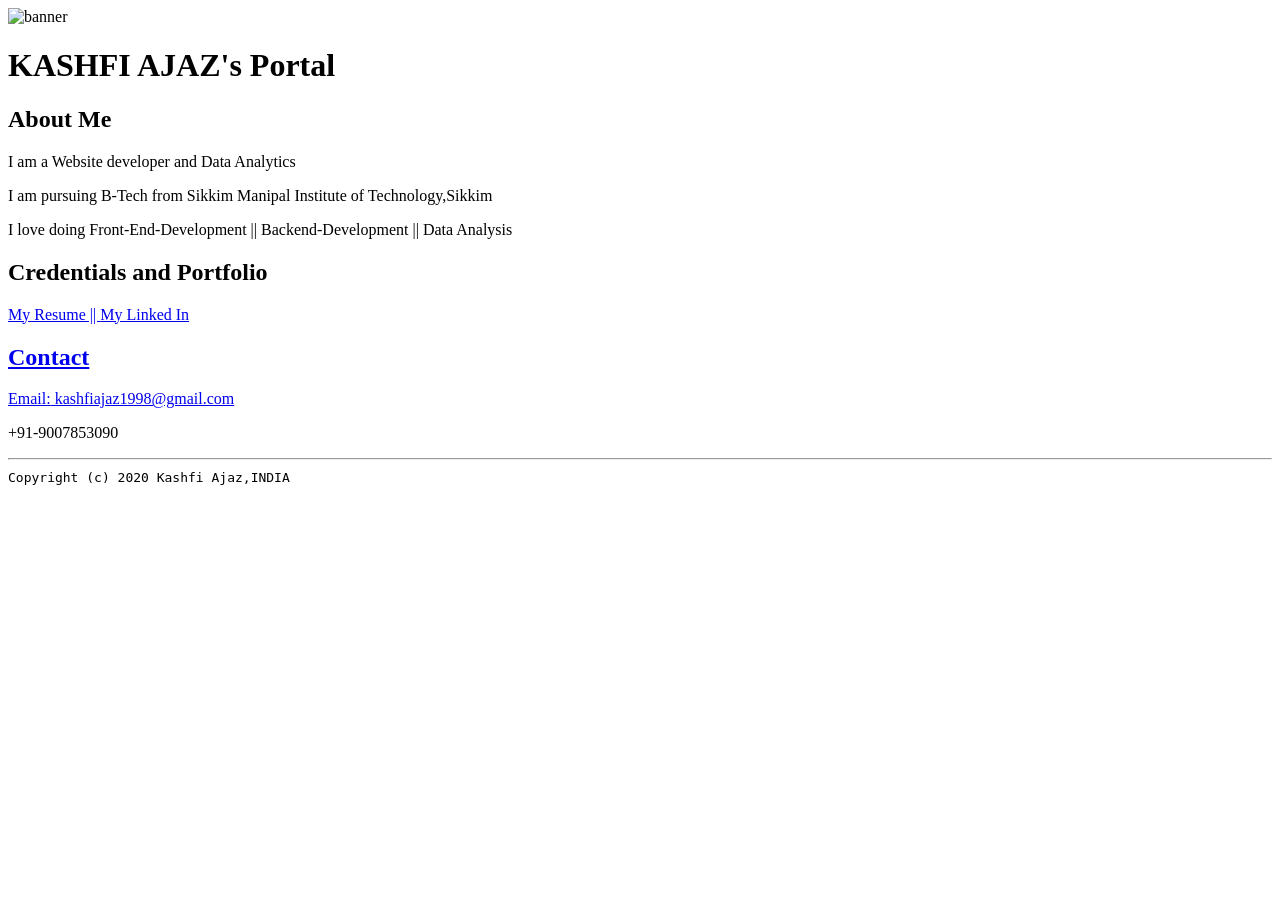
==== index.html @ ec80d7d0 "Add files via upload" ====
<!doctype html>

<!-- this is a comment for human! -->

<html lang="en">

  <header>
    <title>KASHFI AJAZ's Portal</title>
    <link rel="stylesheet" href="css/master.css">
    <link rel="FaviconIcon" href="favicon.ico" type="image/x-icon">
    <link rel="shortcut" href="favicon.ico" type="image/x-icon">
    <meta name="viewport" content="width-device-width, initial-scale=1, shrink-to-fit=no">
    <meta name="name" content="Kashfi Ajaz's Portal">
    <meta name="robots" content="noindex,nofollow">

  </header>

  <body>
    <img src="images/banner.jpg"width="75%" alt="banner">
    <h1> KASHFI AJAZ's Portal</h1>
    <h2>About Me</h2>
      <p>I am a Website developer and Data Analytics</p>
      <p>I am pursuing B-Tech from Sikkim Manipal Institute of Technology,Sikkim</p>
      <p>I love doing Front-End-Development || Backend-Development || Data Analysis</p>
    <h2>  Credentials and Portfolio</h2>
    <p><a href="resume.html"</a> My Resume || <a href="www.linkedin.com/in/kashfi-ajaz-a10560160/"</a> My Linked In</p>
    <h2>Contact</h2>

<p>Email:<a href="mailto:kashfiajaz1998@gmail.com"> kashfiajaz1998@gmail.com</a></p>
<p>+91-9007853090</p>
  </body>

  <footer>
<hr>
<code>Copyright (c) 2020 Kashfi Ajaz,INDIA</code>
  </footer>

</html>
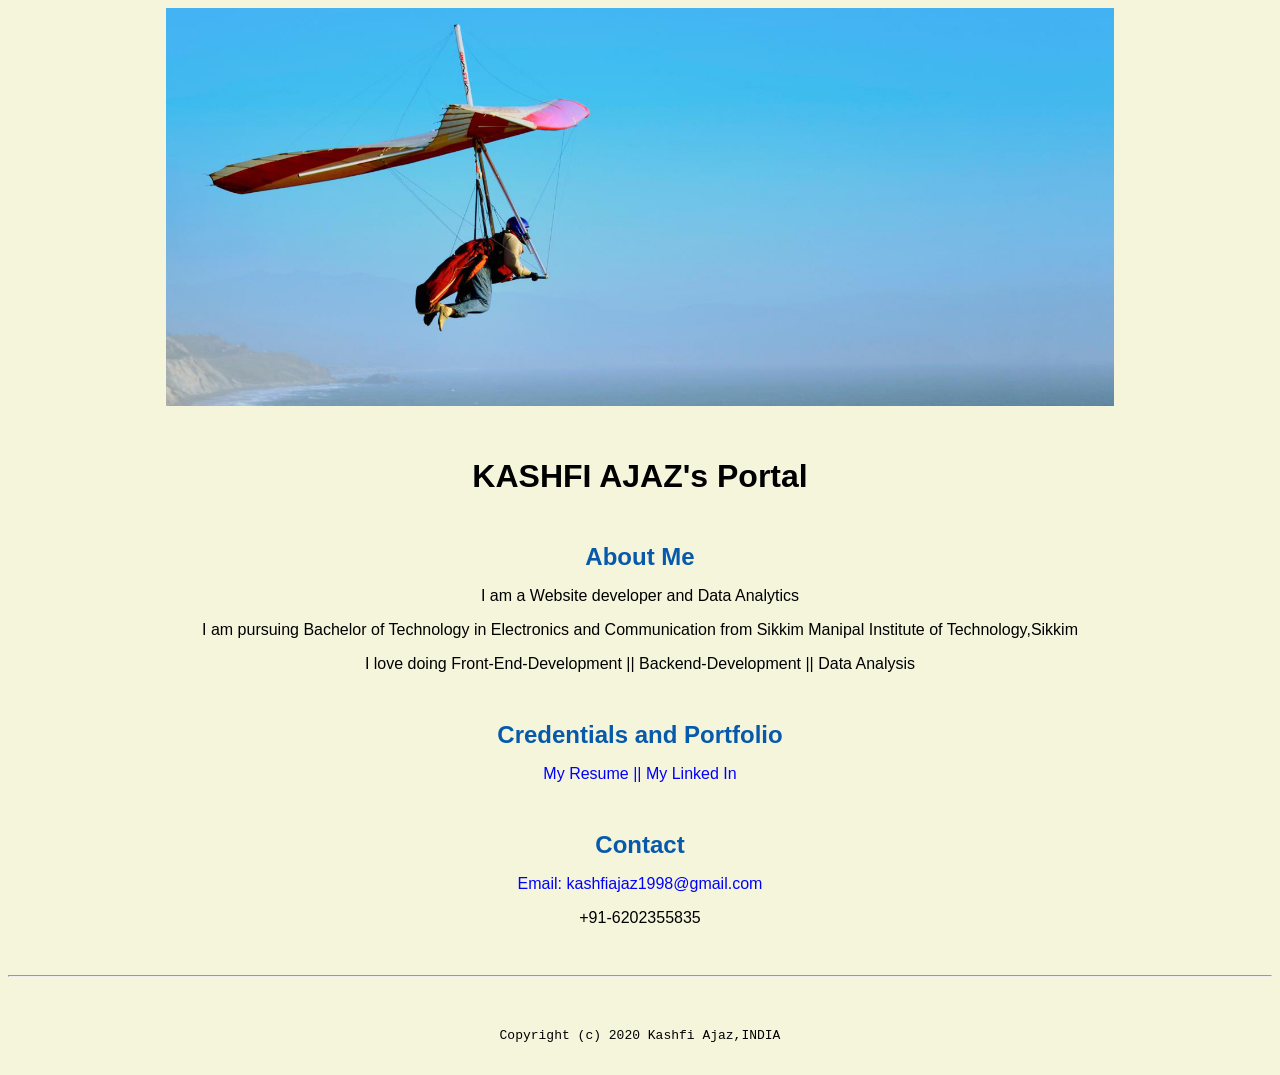
==== commit 0ea93789: "Few changes like linked in id added." ====
--- a/index.html
+++ b/index.html
@@ -20,14 +20,14 @@
     <h1> KASHFI AJAZ's Portal</h1>
     <h2>About Me</h2>
       <p>I am a Website developer and Data Analytics</p>
-      <p>I am pursuing B-Tech from Sikkim Manipal Institute of Technology,Sikkim</p>
+      <p>I am pursuing Bachelor of Technology in Electronics and Communication from Sikkim Manipal Institute of Technology,Sikkim</p>
       <p>I love doing Front-End-Development || Backend-Development || Data Analysis</p>
     <h2>  Credentials and Portfolio</h2>
-    <p><a href="resume.html"</a> My Resume || <a href="www.linkedin.com/in/kashfi-ajaz-a10560160/"</a> My Linked In</p>
+    <p><a href="resume.html"</a> My Resume || <a href="www.linkedin.com/in/kashfi-ajaz-a10560160"</a> My Linked In</p>
     <h2>Contact</h2>
 
 <p>Email:<a href="mailto:kashfiajaz1998@gmail.com"> kashfiajaz1998@gmail.com</a></p>
-<p>+91-9007853090</p>
+<p>+91-6202355835</p>
   </body>
 
   <footer>
--- a/css/master.css
+++ b/css/master.css
@@ -0,0 +1,66 @@
+/* Cascading stylesheet for the website */
+
+/* Text inside these asterisks and slashes are comments for human */
+
+  a {
+    color: blue;
+    
+    text-decoration: none;
+  }
+
+  a:hover {
+    color: red;
+    
+    text-decoration: none;
+  }
+
+  body {
+    background-color: beige;
+    color:black;
+    font-family: Arial, Helvetica, sans-serif;
+    text-align: center;
+
+   }
+
+  footer {
+    margin-top: 2rem;
+    margin-bottom: 2rem;
+  }
+
+  h1 {
+    margin-bottom: 0.5rem;
+    margin-top: 3rem;
+   }
+
+  h2 {
+    color: #075AAB;
+    margin-top: 3rem;
+    margin-bottom: 0.5rem;
+    
+   }
+
+  h3 {
+    margin-bottom: 0;
+    margin-top: 2rem;
+  }
+
+  h4 {
+    margin-bottom: 1rem;
+    margin-top: 0.5rem;
+  }
+
+  h5 {
+    margin-top: 0.5rem;
+  }
+
+  hr {
+    margin-bottom: 3rem;
+    margin-top: 3rem;
+  }
+
+  
+  ul {
+    display: table;
+    margin: 0 auto;
+    text-align: left;
+  }
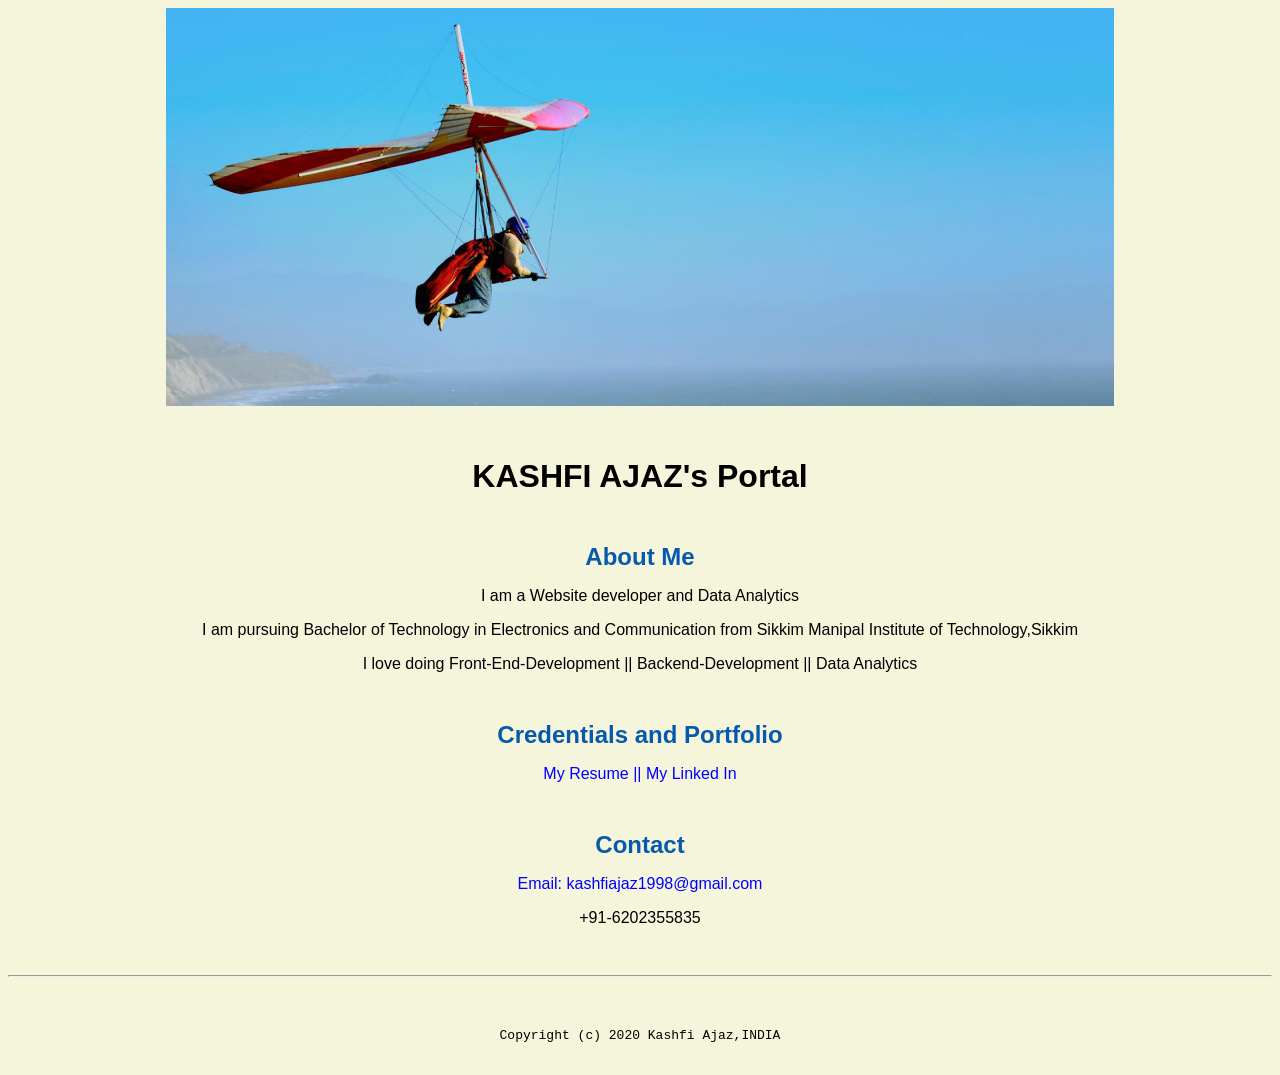
==== commit c4b1d9ed: "Update index.html" ====
--- a/index.html
+++ b/index.html
@@ -21,7 +21,7 @@
     <h2>About Me</h2>
       <p>I am a Website developer and Data Analytics</p>
       <p>I am pursuing Bachelor of Technology in Electronics and Communication from Sikkim Manipal Institute of Technology,Sikkim</p>
-      <p>I love doing Front-End-Development || Backend-Development || Data Analysis</p>
+      <p>I love doing Front-End-Development || Backend-Development || Data Analytics</p>
     <h2>  Credentials and Portfolio</h2>
     <p><a href="resume.html"</a> My Resume || <a href="www.linkedin.com/in/kashfi-ajaz-a10560160"</a> My Linked In</p>
     <h2>Contact</h2>
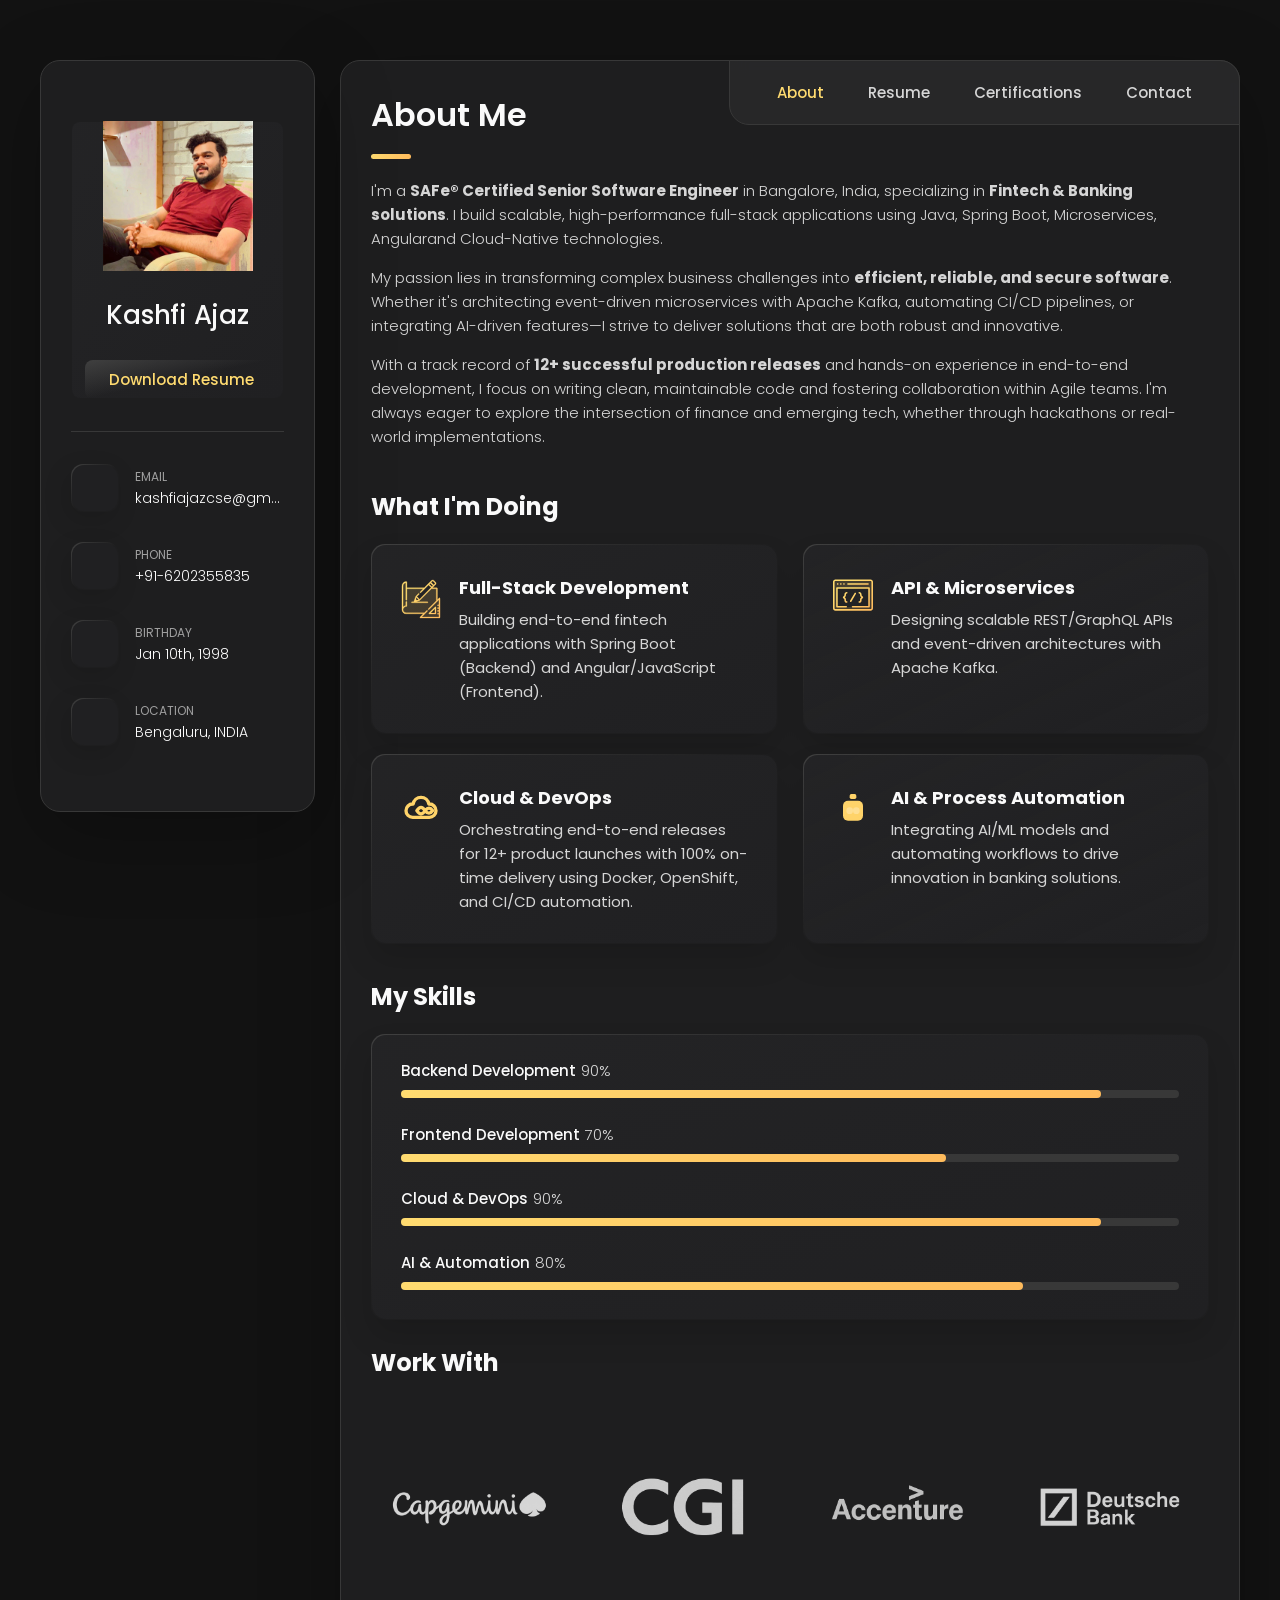
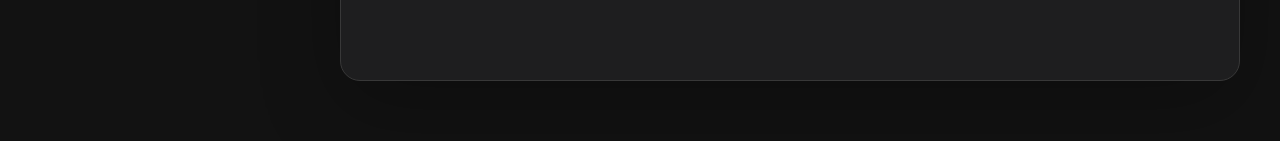
==== commit 9f8ab0a9: "My Protfolio Website" ====
--- a/index.html
+++ b/index.html
@@ -1,38 +1,1523 @@
-<!doctype html>
-
-<!-- this is a comment for human! -->
-
+<!DOCTYPE html>
 <html lang="en">
-
-  <header>
-    <title>KASHFI AJAZ's Portal</title>
-    <link rel="stylesheet" href="css/master.css">
-    <link rel="FaviconIcon" href="favicon.ico" type="image/x-icon">
-    <link rel="shortcut" href="favicon.ico" type="image/x-icon">
-    <meta name="viewport" content="width-device-width, initial-scale=1, shrink-to-fit=no">
-    <meta name="name" content="Kashfi Ajaz's Portal">
-    <meta name="robots" content="noindex,nofollow">
-
-  </header>
+  <head>
+    <meta charset="UTF-8" />
+    <meta http-equiv="X-UA-Compatible" content="IE=edge" />
+    <meta name="viewport" content="width=device-width, initial-scale=1.0" />
+    <title>Kashfi's Portfolio</title>
+
+    <!--
+    - favicon
+  -->
+    <link
+      rel="shortcut icon"
+      href="./assets/images/logo.ico"
+      type="image/x-icon"
+    />
+
+    <!--
+    - custom css link
+  -->
+    <link rel="stylesheet" href="./assets/css/style.css" />
+
+    <!--
+    - google font link
+  -->
+    <link rel="preconnect" href="https://fonts.googleapis.com" />
+    <link rel="preconnect" href="https://fonts.gstatic.com" crossorigin />
+    <link
+      href="https://fonts.googleapis.com/css2?family=Poppins:wght@300;400;500;600&display=swap"
+      rel="stylesheet"
+    />
+  </head>
 
   <body>
-    <img src="images/banner.jpg"width="75%" alt="banner">
-    <h1> KASHFI AJAZ's Portal</h1>
-    <h2>About Me</h2>
-      <p>I am a Website developer and Data Analytics</p>
-      <p>I am pursuing Bachelor of Technology in Electronics and Communication from Sikkim Manipal Institute of Technology,Sikkim</p>
-      <p>I love doing Front-End-Development || Backend-Development || Data Analytics</p>
-    <h2>  Credentials and Portfolio</h2>
-    <p><a href="resume.html"</a> My Resume || <a href="www.linkedin.com/in/kashfi-ajaz-a10560160"</a> My Linked In</p>
-    <h2>Contact</h2>
-
-<p>Email:<a href="mailto:kashfiajaz1998@gmail.com"> kashfiajaz1998@gmail.com</a></p>
-<p>+91-6202355835</p>
+    <!--
+    - #MAIN
+  -->
+
+    <main>
+      <!--
+      - #SIDEBAR
+    -->
+
+      <aside class="sidebar" data-sidebar>
+        <div class="sidebar-info">
+          <figure class="avatar-box">
+            <img
+              src="./assets/images/my-avatar.png"
+              alt="Kashfi Ajaz"
+              width="80"
+            />
+          </figure>
+
+          <div class="info-content">
+            <h1 class="name" title="Kashfi Ajaz">Kashfi Ajaz</h1>
+
+            <a
+              href="./assets/Kashfi_Ajaz_Resume.pdf"
+              download="Kashfi_Ajaz_Resume.pdf"
+              target="_blank"
+              rel="noopener noreferrer"
+              class="resume-btn"
+            >
+              <ion-icon name="download-outline"></ion-icon>
+              <span>Download Resume</span>
+            </a>
+          </div>
+
+          <button class="info_more-btn" data-sidebar-btn>
+            <span>Show Contacts</span>
+
+            <ion-icon name="chevron-down"></ion-icon>
+          </button>
+        </div>
+
+        <div class="sidebar-info_more">
+          <div class="separator"></div>
+
+          <ul class="contacts-list">
+            <li class="contact-item">
+              <div class="icon-box">
+                <ion-icon name="mail-outline"></ion-icon>
+              </div>
+
+              <div class="contact-info">
+                <p class="contact-title">Email</p>
+
+                <a href="mailto:kashfiajazcse@gmail.com" class="contact-link"
+                  >kashfiajazcse@gmail.com</a
+                >
+              </div>
+            </li>
+
+            <li class="contact-item">
+              <div class="icon-box">
+                <ion-icon name="phone-portrait-outline"></ion-icon>
+              </div>
+
+              <div class="contact-info">
+                <p class="contact-title">Phone</p>
+
+                <a href="tel:+12133522795" class="contact-link"
+                  >+91-6202355835</a
+                >
+              </div>
+            </li>
+
+            <li class="contact-item">
+              <div class="icon-box">
+                <ion-icon name="calendar-outline"></ion-icon>
+              </div>
+
+              <div class="contact-info">
+                <p class="contact-title">Birthday</p>
+
+                <time datetime="1982-06-23">Jan 10th, 1998</time>
+              </div>
+            </li>
+
+            <li class="contact-item">
+              <div class="icon-box">
+                <ion-icon name="location-outline"></ion-icon>
+              </div>
+
+              <div class="contact-info">
+                <p class="contact-title">Location</p>
+
+                <address>Bengaluru, INDIA</address>
+              </div>
+            </li>
+          </ul>
+
+          <div class="separator"></div>
+
+          <ul class="social-list">
+            <li class="social-item">
+              <a
+                href="https://www.linkedin.com/in/kashfi-ajaz"
+                class="social-link"
+                target="_blank"
+              >
+                <ion-icon name="logo-linkedin"></ion-icon>
+              </a>
+            </li>
+
+            <li class="social-item">
+              <a
+                href="https://github.com/Kashfi-Ajaz"
+                class="social-link"
+                target="_blank"
+              >
+                <ion-icon name="logo-github"></ion-icon>
+              </a>
+            </li>
+
+            <li class="social-item">
+              <a
+                href="https://wa.me/916202355835"
+                class="social-link"
+                target="_blank"
+              >
+                <ion-icon name="logo-whatsapp"></ion-icon>
+              </a>
+            </li>
+          </ul>
+        </div>
+      </aside>
+
+      <!--
+      - #main-content
+    -->
+
+      <div class="main-content">
+        <!--
+        - #NAVBAR
+       -->
+
+        <nav class="navbar">
+          <ul class="navbar-list">
+            <li class="navbar-item">
+              <button class="navbar-link active" data-nav-link>About</button>
+            </li>
+
+            <li class="navbar-item">
+              <button class="navbar-link" data-nav-link>Resume</button>
+            </li>
+
+            <li class="navbar-item">
+              <button class="navbar-link" data-nav-link>Certifications</button>
+            </li>
+
+            <li class="navbar-item">
+              <button class="navbar-link" data-nav-link>Contact</button>
+            </li>
+          </ul>
+        </nav>
+
+        <!--
+        - #ABOUT
+       -->
+
+        <article class="about active" data-page="about">
+          <header>
+            <h2 class="h2 article-title">About me</h2>
+          </header>
+
+          <section class="about-text">
+            <p>
+              I'm a <strong>SAFe® Certified Senior Software Engineer</strong> in
+              Bangalore, India, specializing in
+              <strong>Fintech & Banking solutions</strong>. I build scalable,
+              high-performance full-stack applications using Java, Spring Boot,
+              Microservices, Angularand Cloud-Native technologies.
+            </p>
+
+            <p>
+              My passion lies in transforming complex business challenges into
+              <strong>efficient, reliable, and secure software</strong>. Whether
+              it's architecting event-driven microservices with Apache Kafka,
+              automating CI/CD pipelines, or integrating AI-driven features—I
+              strive to deliver solutions that are both robust and innovative.
+            </p>
+
+            <p>
+              With a track record of
+              <strong>12+ successful production releases</strong> and hands-on
+              experience in end-to-end development, I focus on writing clean,
+              maintainable code and fostering collaboration within Agile teams.
+              I'm always eager to explore the intersection of finance and
+              emerging tech, whether through hackathons or real-world
+              implementations.
+            </p>
+          </section>
+
+          <!--
+          - service
+         -->
+
+          <section class="service">
+            <h3 class="h3 service-title">What i'm doing</h3>
+
+            <ul class="service-list">
+              <li class="service-item">
+                <div class="service-icon-box">
+                  <img
+                    src="./assets/images/icon-design.svg
+                "
+                    alt="design icon"
+                    width="40"
+                  />
+                </div>
+
+                <div class="service-content-box">
+                  <h4 class="h4 service-item-title">Full-Stack Development</h4>
+
+                  <p class="service-item-text">
+                    Building end-to-end fintech applications with Spring Boot
+                    (Backend) and Angular/JavaScript (Frontend).
+                  </p>
+                </div>
+              </li>
+
+              <li class="service-item">
+                <div class="service-icon-box">
+                  <img
+                    src="./assets/images/icon-dev.svg"
+                    alt="Web development icon"
+                    width="40"
+                  />
+                </div>
+
+                <div class="service-content-box">
+                  <h4 class="h4 service-item-title">API & Microservices</h4>
+
+                  <p class="service-item-text">
+                    Designing scalable REST/GraphQL APIs and event-driven
+                    architectures with Apache Kafka.
+                  </p>
+                </div>
+              </li>
+
+              <li class="service-item">
+                <div class="service-icon-box">
+                  <img
+                    src="./assets/images/icon-devops.svg"
+                    alt="devops icon"
+                    width="40"
+                  />
+                </div>
+
+                <div class="service-content-box">
+                  <h4 class="h4 service-item-title">Cloud & DevOps</h4>
+
+                  <p class="service-item-text">
+                    Orchestrating end-to-end releases for 12+ product launches
+                    with 100% on-time delivery using Docker, OpenShift, and
+                    CI/CD automation.
+                  </p>
+                </div>
+              </li>
+
+              <li class="service-item">
+                <div class="service-icon-box">
+                  <img
+                    src="./assets/images/icon-ai.svg"
+                    alt="ai icon"
+                    width="40"
+                  />
+                </div>
+
+                <div class="service-content-box">
+                  <h4 class="h4 service-item-title">AI & Process Automation</h4>
+
+                  <p class="service-item-text">
+                    Integrating AI/ML models and automating workflows to drive
+                    innovation in banking solutions.
+                  </p>
+                </div>
+              </li>
+            </ul>
+          </section>
+
+          <!--
+          - testimonials removed
+          -->
+
+          <section class="testimonials"></section>
+
+          <!--
+          - testimonials modal
+          -->
+
+          <div class="modal-container" data-modal-container>
+            <div class="overlay" data-overlay></div>
+
+            <section class="testimonials-modal">
+              <button class="modal-close-btn" data-modal-close-btn>
+                <ion-icon name="close-outline"></ion-icon>
+              </button>
+
+              <div class="modal-img-wrapper">
+                <figure class="modal-avatar-box">
+                  <img
+                    src="./assets/images/avatar-1.png"
+                    alt="Daniel lewis"
+                    width="80"
+                    data-modal-img
+                  />
+                </figure>
+
+                <img src="./assets/images/icon-quote.svg" alt="quote icon" />
+              </div>
+
+              <div class="modal-content">
+                <h4 class="h3 modal-title" data-modal-title>Daniel lewis</h4>
+
+                <time datetime="2021-06-14">14 June, 2021</time>
+
+                <div data-modal-text>
+                  <p>
+                    Richard was hired to create a corporate identity. We were
+                    very pleased with the work done. She has a lot of experience
+                    and is very concerned about the needs of client. Lorem ipsum
+                    dolor sit amet, ullamcous cididt consectetur adipiscing
+                    elit, seds do et eiusmod tempor incididunt ut laborels
+                    dolore magnarels alia.
+                  </p>
+                </div>
+              </div>
+            </section>
+          </div>
+
+          <section class="skill">
+            <h3 class="h3 skills-title">My skills</h3>
+
+            <ul class="skills-list content-card">
+              <li class="skills-item">
+                <div class="title-wrapper">
+                  <h5 class="h5">Backend Development</h5>
+                  <data value="90">90%</data>
+                </div>
+
+                <div class="skill-progress-bg">
+                  <div class="skill-progress-fill" style="width: 90%"></div>
+                </div>
+              </li>
+
+              <!--
+                 - SKILLS 
+                 -->
+
+              <li class="skills-item">
+                <div class="title-wrapper">
+                  <h5 class="h5">Frontend Development</h5>
+                  <data value="70">70%</data>
+                </div>
+
+                <div class="skill-progress-bg">
+                  <div class="skill-progress-fill" style="width: 70%"></div>
+                </div>
+              </li>
+
+              <li class="skills-item">
+                <div class="title-wrapper">
+                  <h5 class="h5">Cloud & DevOps</h5>
+                  <data value="90">90%</data>
+                </div>
+
+                <div class="skill-progress-bg">
+                  <div class="skill-progress-fill" style="width: 90%"></div>
+                </div>
+              </li>
+
+              <li class="skills-item">
+                <div class="title-wrapper">
+                  <h5 class="h5">AI & Automation</h5>
+                  <data value="80">80%</data>
+                </div>
+
+                <div class="skill-progress-bg">
+                  <div class="skill-progress-fill" style="width: 80%"></div>
+                </div>
+              </li>
+            </ul>
+
+            <br />
+          </section>
+
+          <!--
+          - clients
+        -->
+
+          <section class="clients">
+            <h3 class="h3 clients-title">Work with</h3>
+
+            <ul class="clients-list has-scrollbar">
+              <li class="clients-item">
+                <a href="#">
+                  <img
+                    src="./assets/images/logo-capgemini-color.png"
+                    alt="client logo"
+                  />
+                </a>
+              </li>
+
+              <li class="clients-item">
+                <a href="#">
+                  <img
+                    src="./assets/images/logo-cgi-color.png"
+                    alt="client logo"
+                  />
+                </a>
+              </li>
+
+              <li class="clients-item">
+                <a href="#">
+                  <img
+                    src="./assets/images/logo-accenture-color.png"
+                    alt="client logo"
+                  />
+                </a>
+              </li>
+
+              <li class="clients-item">
+                <a href="#">
+                  <img
+                    src="./assets/images/logo-deutchbank-logo.png"
+                    alt="client logo"
+                  />
+                </a>
+              </li>
+            </ul>
+          </section>
+        </article>
+
+        <!--
+        - #RESUME
+      -->
+
+        <article class="resume" data-page="resume">
+          <header>
+            <h2 class="h2 article-title">Resume</h2>
+          </header>
+
+          <section class="timeline">
+            <div class="title-wrapper">
+              <div class="icon-box">
+                <ion-icon name="book-outline"></ion-icon>
+              </div>
+
+              <h3 class="h3">Experience</h3>
+            </div>
+
+            <ol class="timeline-list">
+              <li class="timeline-item">
+                <h4 class="h4 timeline-item-title">Accenture/Deutsche Bank</h4>
+
+                <span>Senior Software Engineer ~ (2024 Feb — Present) </span>
+
+                <p class="timeline-text">
+                  • Orchestrated end-to-end release management for 12+ product
+                  launches, achieving 100% on-time delivery by defining branch
+                  strategy, environment planning, and production deployment,
+                  while establishing standardized governance that reduced
+                  post-release defects.<br /><br />
+                  • Designed, developed, and deployed scalable microservices for
+                  Deutsche Bank using Java, Spring Boot, and Node.js,
+                  containerized with Docker and deployed on OpenShift, enhancing
+                  functionality for customer-facing and internal
+                  applications.<br /><br />
+                  • Engineered event-driven architecture by integrating Apache
+                  Kafka for seamless inter-service communication and developed a
+                  document-generation microservice that automated PDF creation
+                  and email delivery, streamlining customer onboarding and
+                  reducing manual processing.<br /><br />
+                  • Drove full-stack feature development by building robust
+                  backend services with Spring Boot and contributing to
+                  Angular-based frontend components, ensuring seamless
+                  integration and a cohesive user experience.<br /><br />
+                  • Championed software quality and automation by integrating
+                  SonarQube, JUnit, Jest, and Jasmine into the CI/CD pipeline,
+                  and automated key business processes with Playwright, reducing
+                  manual testing efforts by 95%.<br /><br />
+                  • Spearheaded innovation by developing a generative AI banking
+                  chatbot during a Deutsche Bank hackathon using Python and
+                  LLMs, ranking among the top 8 teams out of 150.<br /><br />
+                  • Collaborated in an agile environment, working with
+                  cross-functional teams, participating in sprint planning, and
+                  delivering enhancements in iterative cycles.
+                </p>
+              </li>
+
+              <li class="timeline-item">
+                <h4 class="h4 timeline-item-title">
+                  CGI - Consultants to Government and Industry
+                </h4>
+
+                <span>Software Engineer ~ (2022 Dec — 2024 Jan)</span>
+
+                <p class="timeline-text">
+                  • Worked on the CGI Trade360 project, a comprehensive global
+                  trade finance platform that enables banks to manage
+                  traditional trade, payables, receivables, and cash management
+                  services.<br /><br />
+
+                  • Played a key role in the development and implementation of
+                  Trade Finance modules such as Instrument, Activity, Work Item,
+                  Trade Form, etc., using Java 8, Spring Boot, JPA, Hibernate,
+                  JUnit, MySQL, HTML, CSS, and JavaScript.<br /><br />
+
+                  • Enhanced the Trade Finance product by implementing new
+                  features including immediate event creation, IPY activity
+                  creation, and other workflow improvements through RESTful APIs
+                  built with Spring Web MVC, ensuring seamless integration
+                  between frontend and backend systems.<br /><br />
+
+                  • Successfully resolved complex codebase issues by applying
+                  effective debugging techniques and contributed to clearing
+                  multiple JIRA tickets, improving system stability and
+                  performance.<br /><br />
+
+                  • Created unit tests to maintain robust code quality and
+                  adhere to industry best practices, collaborating with fellow
+                  developers to ensure high-quality, compliant, and maintainable
+                  shared code.
+                </p>
+              </li>
+
+              <li class="timeline-item">
+                <h4 class="h4 timeline-item-title">Capgemini</h4>
+
+                <span>Software Engineer ~ (2021 July — 2022 Dec)</span>
+
+                <p class="timeline-text">
+                  • Learned and implemented Spring Boot, Spring MVC, RESTful
+                  APIs, and related backend development technologies.<br /><br />
+
+                  • Developed a complete blogging platform with full CRUD
+                  functionality, including role-based database design where
+                  bloggers can create, update, delete, and search posts using
+                  keywords.<br /><br />
+
+                  • Built advanced features such as multi-community
+                  participation, allowing a blogger to join multiple communities
+                  and publish multiple posts across different sections.<br /><br />
+
+                  • Implemented JWT-based authentication for secure user signup
+                  and login, ensuring protected access to APIs and enforcing
+                  proper authorization across all features.
+                </p>
+              </li>
+
+              <li class="timeline-item">
+                <h4 class="h4 timeline-item-title">AdroIt</h4>
+
+                <span>Software Engineer Intern ~ (2021 Jan — 2021 May)</span>
+
+                <p class="timeline-text">
+                  • Worked as part of the development team to build a Betting
+                  Web Application using NestJS, GraphQL, and MongoDB, focusing
+                  on scalable backend architecture.<br /><br />
+
+                  • Implemented GraphQL APIs using Resolver, Model, and Provider
+                  layers, integrating real-time sports data by fetching live
+                  information from the third-party API (sportsdata.io).<br /><br />
+
+                  • Contributed to building the prototype UI of the betting
+                  application using HTML, CSS, JavaScript, and Bootstrap-4,
+                  helping create an interactive and user-friendly frontend
+                  experience.
+                </p>
+              </li>
+            </ol>
+          </section>
+
+          <section class="timeline">
+            <div class="title-wrapper">
+              <div class="icon-box">
+                <ion-icon name="book-outline"></ion-icon>
+              </div>
+
+              <h3 class="h3">Education</h3>
+            </div>
+
+            <ol class="timeline-list">
+              <li class="timeline-item">
+                <h4 class="h4 timeline-item-title">
+                  Sikkim Manipal Institute of Technology
+                </h4>
+
+                <span
+                  >Bachelor of Technology in Engineering ~ (2017 May — 2021
+                  June)</span
+                >
+
+                <p class="timeline-text">
+                  • Completed Bachelor of Technology Engineering at Sikkim
+                  Manipal Institute of Technology, gaining a strong foundation
+                  in core CS subjects such as Data Structures, Algorithms, DBMS,
+                  Operating Systems, and Networks.<br /><br />
+
+                  • Completed multiple industry-oriented certifications in
+                  Python, Data Science, SQL, Machine Learning, and Web
+                  Development through Coursera, Udemy, NPTEL, and
+                  freeCodeCamp.<br /><br />
+
+                  • Gained valuable real-world experience through two
+                  internships during the program—developing a betting web
+                  application using NestJS, GraphQL, and MongoDB at AdroIT, and
+                  building a functional website with JavaScript, jQuery, and
+                  Google Apps Script at SDG Society (NGO).<br /><br />
+                </p>
+              </li>
+            </ol>
+          </section>
+
+          <section class="skill">
+            <h3 class="h3 skills-title">My Skills</h3>
+
+            <ul class="skills-list content-card skills-grid">
+              <!-- Backend -->
+              <li class="skills-item skill-card">
+                <h5 class="h5">Backend Development</h5>
+                <p class="skill-level">Advanced</p>
+                <div class="skill-tags">
+                  <span class="skill-tag">Java 8+</span>
+                  <span class="skill-tag">Spring Boot</span>
+                  <span class="skill-tag">Spring MVC</span>
+                  <span class="skill-tag">Microservices</span>
+                  <span class="skill-tag">Node.js</span>
+                </div>
+              </li>
+
+              <!-- APIs -->
+              <li class="skills-item skill-card">
+                <h5 class="h5">API & Web Services</h5>
+                <p class="skill-level">Advanced</p>
+                <div class="skill-tags">
+                  <span class="skill-tag">REST APIs</span>
+                  <span class="skill-tag">GraphQL</span>
+                  <span class="skill-tag">JSON / XML</span>
+                  <span class="skill-tag">Swagger / OpenAPI</span>
+                  <span class="skill-tag">Async &amp; Sync</span>
+                </div>
+              </li>
+
+              <!-- Frontend -->
+              <li class="skills-item skill-card">
+                <h5 class="h5">Frontend</h5>
+                <p class="skill-level">Intermediate</p>
+                <div class="skill-tags">
+                  <span class="skill-tag">Angular</span>
+                  <span class="skill-tag">TypeScript</span>
+                  <span class="skill-tag">JavaScript</span>
+                  <span class="skill-tag">HTML5</span>
+                  <span class="skill-tag">CSS / Bootstrap</span>
+                  <span class="skill-tag">jQuery</span>
+                </div>
+              </li>
+
+              <!-- Databases -->
+              <li class="skills-item skill-card">
+                <h5 class="h5">Databases &amp; ORM</h5>
+                <p class="skill-level">Advanced</p>
+                <div class="skill-tags">
+                  <span class="skill-tag">MySQL</span>
+                  <span class="skill-tag">MongoDB</span>
+                  <span class="skill-tag">JPA</span>
+                  <span class="skill-tag">Hibernate</span>
+                  <span class="skill-tag">SQL / NoSQL</span>
+                </div>
+              </li>
+
+              <!-- DevOps & Cloud -->
+              <li class="skills-item skill-card">
+                <h5 class="h5">DevOps &amp; Cloud</h5>
+                <p class="skill-level">Intermediate</p>
+                <div class="skill-tags">
+                  <span class="skill-tag">Docker</span>
+                  <span class="skill-tag">OpenShift</span>
+                  <span class="skill-tag">Kafka</span>
+                  <span class="skill-tag">CI/CD (Jenkins)</span>
+                  <span class="skill-tag">Git</span>
+                  <span class="skill-tag">SonarQube</span>
+                </div>
+              </li>
+
+              <!-- Testing -->
+              <li class="skills-item skill-card">
+                <h5 class="h5">Testing &amp; Automation</h5>
+                <p class="skill-level">Advanced</p>
+                <div class="skill-tags">
+                  <span class="skill-tag">JUnit</span>
+                  <span class="skill-tag">Mockito</span>
+                  <span class="skill-tag">Jest</span>
+                  <span class="skill-tag">Jasmine</span>
+                  <span class="skill-tag">Playwright</span>
+                </div>
+              </li>
+
+              <!-- Tools -->
+              <li class="skills-item skill-card">
+                <h5 class="h5">Tools &amp; Methods</h5>
+                <p class="skill-level">Proficient</p>
+                <div class="skill-tags">
+                  <span class="skill-tag">Agile / SAFe</span>
+                  <span class="skill-tag">Jira</span>
+                  <span class="skill-tag">Confluence</span>
+                  <span class="skill-tag">Postman</span>
+                  <span class="skill-tag">IntelliJ</span>
+                  <span class="skill-tag">VS Code</span>
+                  <span class="skill-tag">Bitbucket</span>
+                  <span class="skill-tag">TeamCity</span>
+                </div>
+              </li>
+            </ul>
+          </section>
+        </article>
+        <!-- End of Resume Article -->
+
+        <!--
+        - #PORTFOLIO
+      -->
+
+        <article class="portfolio" data-page="portfolio">
+          <header>
+            <h2 class="h2 article-title">Portfolio</h2>
+          </header>
+
+          <section class="projects">
+            <ul class="filter-list">
+              <li class="filter-item">
+                <button class="active" data-filter-btn>All</button>
+              </li>
+
+              <li class="filter-item">
+                <button data-filter-btn>Web design</button>
+              </li>
+
+              <li class="filter-item">
+                <button data-filter-btn>Applications</button>
+              </li>
+
+              <li class="filter-item">
+                <button data-filter-btn>Web development</button>
+              </li>
+            </ul>
+
+            <div class="filter-select-box">
+              <button class="filter-select" data-select>
+                <div class="select-value" data-selecct-value>
+                  Select category
+                </div>
+
+                <div class="select-icon">
+                  <ion-icon name="chevron-down"></ion-icon>
+                </div>
+              </button>
+
+              <ul class="select-list">
+                <li class="select-item">
+                  <button data-select-item>All</button>
+                </li>
+
+                <li class="select-item">
+                  <button data-select-item>Web design</button>
+                </li>
+
+                <li class="select-item">
+                  <button data-select-item>Applications</button>
+                </li>
+
+                <li class="select-item">
+                  <button data-select-item>Web development</button>
+                </li>
+              </ul>
+            </div>
+
+            <ul class="project-list">
+              <li
+                class="project-item active"
+                data-filter-item
+                data-category="web development"
+              >
+                <a href="#">
+                  <figure class="project-img">
+                    <div class="project-item-icon-box">
+                      <ion-icon name="eye-outline"></ion-icon>
+                    </div>
+
+                    <img
+                      src="./assets/images/project-1.jpg"
+                      alt="finance"
+                      loading="lazy"
+                    />
+                  </figure>
+
+                  <h3 class="project-title">Finance</h3>
+
+                  <p class="project-category">Web development</p>
+                </a>
+              </li>
+
+              <li
+                class="project-item active"
+                data-filter-item
+                data-category="web development"
+              >
+                <a href="#">
+                  <figure class="project-img">
+                    <div class="project-item-icon-box">
+                      <ion-icon name="eye-outline"></ion-icon>
+                    </div>
+
+                    <img
+                      src="./assets/images/project-2.png"
+                      alt="orizon"
+                      loading="lazy"
+                    />
+                  </figure>
+
+                  <h3 class="project-title">Orizon</h3>
+
+                  <p class="project-category">Web development</p>
+                </a>
+              </li>
+
+              <li
+                class="project-item active"
+                data-filter-item
+                data-category="web design"
+              >
+                <a href="#">
+                  <figure class="project-img">
+                    <div class="project-item-icon-box">
+                      <ion-icon name="eye-outline"></ion-icon>
+                    </div>
+
+                    <img
+                      src="./assets/images/project-3.jpg"
+                      alt="fundo"
+                      loading="lazy"
+                    />
+                  </figure>
+
+                  <h3 class="project-title">Fundo</h3>
+
+                  <p class="project-category">Web design</p>
+                </a>
+              </li>
+
+              <li
+                class="project-item active"
+                data-filter-item
+                data-category="applications"
+              >
+                <a href="#">
+                  <figure class="project-img">
+                    <div class="project-item-icon-box">
+                      <ion-icon name="eye-outline"></ion-icon>
+                    </div>
+
+                    <img
+                      src="./assets/images/project-4.png"
+                      alt="brawlhalla"
+                      loading="lazy"
+                    />
+                  </figure>
+
+                  <h3 class="project-title">Brawlhalla</h3>
+
+                  <p class="project-category">Applications</p>
+                </a>
+              </li>
+
+              <li
+                class="project-item active"
+                data-filter-item
+                data-category="web design"
+              >
+                <a href="#">
+                  <figure class="project-img">
+                    <div class="project-item-icon-box">
+                      <ion-icon name="eye-outline"></ion-icon>
+                    </div>
+
+                    <img
+                      src="./assets/images/project-5.png"
+                      alt="dsm."
+                      loading="lazy"
+                    />
+                  </figure>
+
+                  <h3 class="project-title">DSM.</h3>
+
+                  <p class="project-category">Web design</p>
+                </a>
+              </li>
+
+              <li
+                class="project-item active"
+                data-filter-item
+                data-category="web design"
+              >
+                <a href="#">
+                  <figure class="project-img">
+                    <div class="project-item-icon-box">
+                      <ion-icon name="eye-outline"></ion-icon>
+                    </div>
+
+                    <img
+                      src="./assets/images/project-6.png"
+                      alt="metaspark"
+                      loading="lazy"
+                    />
+                  </figure>
+
+                  <h3 class="project-title">MetaSpark</h3>
+
+                  <p class="project-category">Web design</p>
+                </a>
+              </li>
+
+              <li
+                class="project-item active"
+                data-filter-item
+                data-category="web development"
+              >
+                <a href="#">
+                  <figure class="project-img">
+                    <div class="project-item-icon-box">
+                      <ion-icon name="eye-outline"></ion-icon>
+                    </div>
+
+                    <img
+                      src="./assets/images/project-7.png"
+                      alt="summary"
+                      loading="lazy"
+                    />
+                  </figure>
+
+                  <h3 class="project-title">Summary</h3>
+
+                  <p class="project-category">Web development</p>
+                </a>
+              </li>
+
+              <li
+                class="project-item active"
+                data-filter-item
+                data-category="applications"
+              >
+                <a href="#">
+                  <figure class="project-img">
+                    <div class="project-item-icon-box">
+                      <ion-icon name="eye-outline"></ion-icon>
+                    </div>
+
+                    <img
+                      src="./assets/images/project-8.jpg"
+                      alt="task manager"
+                      loading="lazy"
+                    />
+                  </figure>
+
+                  <h3 class="project-title">Task Manager</h3>
+
+                  <p class="project-category">Applications</p>
+                </a>
+              </li>
+
+              <li
+                class="project-item active"
+                data-filter-item
+                data-category="web development"
+              >
+                <a href="#">
+                  <figure class="project-img">
+                    <div class="project-item-icon-box">
+                      <ion-icon name="eye-outline"></ion-icon>
+                    </div>
+
+                    <img
+                      src="./assets/images/project-9.png"
+                      alt="arrival"
+                      loading="lazy"
+                    />
+                  </figure>
+
+                  <h3 class="project-title">Arrival</h3>
+
+                  <p class="project-category">Web development</p>
+                </a>
+              </li>
+            </ul>
+          </section>
+        </article>
+
+        <!--
+        - #BLOG
+      -->
+
+        <article class="blog" data-page="certifications">
+          <header>
+            <h2 class="h2 article-title">Certifications</h2>
+          </header>
+
+          <section class="blog-posts">
+            <ul class="blog-posts-list">
+               <!-- SAFE Agile Certification -->
+              <li class="blog-post-item">
+                <a
+                  href="https://www.linkedin.com/posts/kashfi-ajaz_safecertification-agileframework-cgi-activity-7079440809560825857--cjJ/?utm_source=share&utm_medium=member_desktop&rcm=ACoAACaGZ6wB25S2STq1sQeDmySjpRizod7RowU"
+                  target="_blank"
+                  rel="noopener"
+                >
+                  <figure class="blog-banner-box">
+                    <img
+                      src="./assets/images/logo-safe.png"
+                      alt="SAFe logo"
+                      loading="lazy"
+                    />
+                  </figure>
+
+                  <div class="blog-content">
+                    <div class="blog-meta">
+                      <p class="blog-category">SAFe</p>
+                      <span class="dot"></span>
+                      <time datetime="2018-06">Jun 2023</time>
+                    </div>
+
+                    <h3 class="h3 blog-item-title">
+                      Certified SAFe® 6 Agilist
+                    </h3>
+
+                    <p class="blog-text">
+                      Credential ID: 39345081 - 1895<br />
+                      Skills: Agile Frameworks
+                    </p>
+
+                    <span class="cert-link">Show credential ↗</span>
+                  </div>
+                </a>
+              </li>
+
+              <!-- Responsive Web Design — freeCodeCamp -->
+              <li class="blog-post-item">
+                <a
+                  href="https://www.freecodecamp.org/certification/fccdeb85efa-d7fb-4aef-9b16-188e0cb48d02/responsive-web-design"
+                  target="_blank"
+                  rel="noopener"
+                >
+                  <figure class="blog-banner-box">
+                    <img
+                      src="./assets/images/logo-freecodecamp.png"
+                      alt="freeCodeCamp logo"
+                      loading="lazy"
+                    />
+                  </figure>
+
+                  <div class="blog-content">
+                    <div class="blog-meta">
+                      <p class="blog-category">freeCodeCamp</p>
+                      <span class="dot"></span>
+                      <time datetime="2019-12">Dec 2019</time>
+                    </div>
+
+                    <h3 class="h3 blog-item-title">Responsive Web Design</h3>
+
+                    <p class="blog-text">
+                      Credential ID: fccdeb85efa-d7fb-4aef-9b16-188e0cb48d02<br />
+                      Skills: HTML5
+                    </p>
+
+                    <span class="cert-link">Show credential ↗</span>
+                  </div>
+                </a>
+              </li>
+
+              <!-- What is Data Science — Coursera -->
+              <li class="blog-post-item">
+                <a
+                  href="https://www.coursera.org/account/accomplishments/certificate/FLR4S6HCZVRF"
+                  target="_blank"
+                  rel="noopener"
+                >
+                  <figure class="blog-banner-box">
+                    <img
+                      src="./assets/images/logo-coursera.png"
+                      alt="Coursera logo"
+                      loading="lazy"
+                    />
+                  </figure>
+
+                  <div class="blog-content">
+                    <div class="blog-meta">
+                      <p class="blog-category">Coursera</p>
+                      <span class="dot"></span>
+                      <time datetime="2020-03">Mar 2020</time>
+                    </div>
+
+                    <h3 class="h3 blog-item-title">What is Data Science</h3>
+
+                    <p class="blog-text">
+                      Credential ID: FLR4S6HCZVRF<br />
+                      Skills: Python
+                    </p>
+
+                    <span class="cert-link">Show credential ↗</span>
+                  </div>
+                </a>
+              </li>
+
+              <!-- Python for Data Science and AI — Coursera -->
+              <li class="blog-post-item">
+                <a
+                  href="https://www.coursera.org/account/accomplishments/certificate/CYTQUYK3BPWA"
+                  target="_blank"
+                  rel="noopener"
+                >
+                  <figure class="blog-banner-box">
+                    <img
+                      src="./assets/images/logo-coursera.png"
+                      alt="Coursera logo"
+                      loading="lazy"
+                    />
+                  </figure>
+
+                  <div class="blog-content">
+                    <div class="blog-meta">
+                      <p class="blog-category">Coursera</p>
+                      <span class="dot"></span>
+                      <time datetime="2020-03">Mar 2020</time>
+                    </div>
+
+                    <h3 class="h3 blog-item-title">
+                      Python for Data Science and AI
+                    </h3>
+
+                    <p class="blog-text">
+                      Credential ID: CYTQUYK3BPWA<br />
+                      Skills: Python
+                    </p>
+
+                    <span class="cert-link">Show credential ↗</span>
+                  </div>
+                </a>
+              </li>
+
+              <!-- Machine Learning with Python — Coursera -->
+              <li class="blog-post-item">
+                <a
+                  href="https://www.coursera.org/account/accomplishments/verify/FJ22WSNYP8D4?utm_source=link&utm_medium=certificate&utm_content=cert_image&utm_campaign=sharing_cta&utm_product=course"
+                  target="_blank"
+                  rel="noopener"
+                >
+                  <figure class="blog-banner-box">
+                    <img
+                      src="./assets/images/logo-coursera.png"
+                      alt="Coursera logo"
+                      loading="lazy"
+                    />
+                  </figure>
+
+                  <div class="blog-content">
+                    <div class="blog-meta">
+                      <p class="blog-category">Coursera</p>
+                      <span class="dot"></span>
+                      <time datetime="2020-06">Jun 2020</time>
+                    </div>
+
+                    <h3 class="h3 blog-item-title">
+                      Machine Learning with Python
+                    </h3>
+                    <p class="blog-text">
+                      Credential ID: FJ22WSNYP8D4<br />
+                    </p>
+                    
+
+                    <span class="cert-link">Show credential ↗</span>
+                  </div>
+                </a>
+              </li>
+
+              <!-- Data Analysis with Python — Coursera -->
+              <li class="blog-post-item">
+                <a
+                  href="https://www.coursera.org/account/accomplishments/certificate/W2M7JCNW4MX3"
+                  target="_blank"
+                  rel="noopener"
+                >
+                  <figure class="blog-banner-box">
+                    <img
+                      src="./assets/images/logo-coursera.png"
+                      alt="Coursera logo"
+                      loading="lazy"
+                    />
+                  </figure>
+
+                  <div class="blog-content">
+                    <div class="blog-meta">
+                      <p class="blog-category">Coursera</p>
+                      <span class="dot"></span>
+                      <time datetime="2020-04">Apr 2020</time>
+                    </div>
+
+                    <h3 class="h3 blog-item-title">
+                      Data Analysis with Python
+                    </h3>
+
+                    <p class="blog-text">
+                      Credential ID: W2M7JCNW4MX3<br />
+                      Skills: Data Analysis · Python
+                    </p>
+
+                    <span class="cert-link">Show credential ↗</span>
+                  </div>
+                </a>
+              </li>
+
+              <!-- Data Visualization with Python — Coursera -->
+              <li class="blog-post-item">
+                <a
+                  href="https://www.coursera.org/account/accomplishments/verify/8APZZRJMCW7Z?utm_source=link&utm_medium=certificate&utm_content=cert_image&utm_campaign=sharing_cta&utm_product=course"
+                  target="_blank"
+                  rel="noopener"
+                >
+                  <figure class="blog-banner-box">
+                    <img
+                      src="./assets/images/logo-coursera.png"
+                      alt="Coursera logo"
+                      loading="lazy"
+                    />
+                  </figure>
+
+                  <div class="blog-content">
+                    <div class="blog-meta">
+                      <p class="blog-category">Coursera</p>
+                      <span class="dot"></span>
+                      <time datetime="2020-04">Apr 2020</time>
+                    </div>
+
+                    <h3 class="h3 blog-item-title">
+                      Data Visualization with Python
+                    </h3>
+
+                    <p class="blog-text">
+                      Credential ID: 8APZZRJMCW7Z<br />
+                      Skills: Python
+                    </p>
+
+                    <span class="cert-link">Show credential ↗</span>
+                  </div>
+                </a>
+              </li>
+
+              <!-- Databases and SQL for Data Science — Coursera -->
+              <li class="blog-post-item">
+                <a
+                  href="https://www.coursera.org/account/accomplishments/verify/ZHQVAVGJ98PC"
+                  target="_blank"
+                  rel="noopener"
+                >
+                  <figure class="blog-banner-box">
+                    <img
+                      src="./assets/images/logo-coursera.png"
+                      alt="Coursera logo"
+                      loading="lazy"
+                    />
+                  </figure>
+
+                  <div class="blog-content">
+                    <div class="blog-meta">
+                      <p class="blog-category">Coursera</p>
+                      <span class="dot"></span>
+                      <time datetime="2020-03">Mar 2020</time>
+                    </div>
+
+                    <h3 class="h3 blog-item-title">
+                      Databases and SQL for Data Science
+                    </h3>
+
+                    <p class="blog-text">
+                      Credential ID: ZHQVAVGJ98PC<br />
+                      Skills: SQL · Python
+                    </p>
+
+                    <span class="cert-link">Show credential ↗</span>
+                  </div>
+                </a>
+              </li>
+
+              <!-- NPTEL Certificate -->
+              <li class="blog-post-item">
+                <a href="#" target="_blank" rel="noopener">
+                  <figure class="blog-banner-box">
+                    <img
+                      src="./assets/images/logo-nptel.png"
+                      alt="NPTEL logo"
+                      loading="lazy"
+                    />
+                  </figure>
+
+                  <div class="blog-content">
+                    <div class="blog-meta">
+                      <p class="blog-category">NPTEL</p>
+                      <span class="dot"></span>
+                      <time datetime="2019-10">Oct 2019</time>
+                    </div>
+
+                    <h3 class="h3 blog-item-title">
+                      National Programme on Technology Enhanced Learning
+                    </h3>
+
+                    <p class="blog-text">
+                      Credential ID: NPTEL19CS39S61330009<br />
+                      Skills: Computer Science
+                    </p>
+
+                    <span class="cert-link">Show credential ↗</span>
+                  </div>
+                </a>
+              </li>
+
+              <!-- Udemy — Front-End Web Development -->
+              <li class="blog-post-item">
+                <a
+                  href="https://www.udemy.com/certificate/UC-D9X1HANR/"
+                  target="_blank"
+                  rel="noopener"
+                >
+                  <figure class="blog-banner-box">
+                    <img
+                      src="./assets/images/logo-udemy.png"
+                      alt="Udemy logo"
+                      loading="lazy"
+                    />
+                  </figure>
+
+                  <div class="blog-content">
+                    <div class="blog-meta">
+                      <p class="blog-category">Udemy</p>
+                      <span class="dot"></span>
+                      <time datetime="2019-05">May 2019</time>
+                    </div>
+
+                    <h3 class="h3 blog-item-title">
+                      The Complete Front-End Web Development Course
+                    </h3>
+
+                    <p class="blog-text">
+                      Credential ID: UC-D9X1HANR<br />
+                      Skills: Frontend Development
+                    </p>
+
+                    <span class="cert-link">Show credential ↗</span>
+                  </div>
+                </a>
+              </li>
+
+              <!-- Udemy — Complete Python Masterclass -->
+              <li class="blog-post-item">
+                <a
+                  href="https://www.udemy.com/certificate/UC-ECS9YSMS/"
+                  target="_blank"
+                  rel="noopener"
+                >
+                  <figure class="blog-banner-box">
+                    <img
+                      src="./assets/images/logo-udemy.png"
+                      alt="Udemy logo"
+                      loading="lazy"
+                    />
+                  </figure>
+
+                  <div class="blog-content">
+                    <div class="blog-meta">
+                      <p class="blog-category">Udemy</p>
+                      <span class="dot"></span>
+                      <time datetime="2018-06">Jun 2018</time>
+                    </div>
+
+                    <h3 class="h3 blog-item-title">
+                      The Complete Python Masterclass
+                    </h3>
+
+                    <p class="blog-text">
+                      Credential ID: UC-ECS9YSMS<br />
+                      Skills: Python
+                    </p>
+
+                    <span class="cert-link">Show credential ↗</span>
+                  </div>
+                </a>
+              </li>
+
+
+            </ul>
+          </section>
+        </article>
+
+        <!--
+        - #CONTACT
+      -->
+
+        <article class="contact" data-page="contact">
+          <header>
+            <h2 class="h2 article-title">Contact</h2>
+          </header>
+
+          <section class="mapbox" data-mapbox>
+            <figure>
+              <iframe
+                src="https://www.google.com/maps/embed?pb=!1m18!1m12!1m3!1d3888.0069483246!2d77.594562!3d12.9715987!2m3!1f0!2f0!3f0!3m2!1i1024!2i768!4f13.1!3m3!1m2!1s0x3bae1670f4aa3e03%3A0xdeb422d8fba55ef!2sBengaluru%2C%20Karnataka%2C%20India!5e0!3m2!1sen!2sin!4v1701599999999!5m2!1sen!2sin"
+                width="400"
+                height="300"
+                loading="lazy"
+                style="border: 0"
+              >
+              </iframe>
+            </figure>
+          </section>
+
+          <section class="contact-form">
+            <h3 class="h3 form-title">Contact Form</h3>
+
+            <form action="#" class="form" data-form>
+              <div class="input-wrapper">
+                <input
+                  type="text"
+                  name="fullname"
+                  class="form-input"
+                  placeholder="Full name"
+                  required
+                  data-form-input
+                />
+
+                <input
+                  type="email"
+                  name="email"
+                  class="form-input"
+                  placeholder="Email address"
+                  required
+                  data-form-input
+                />
+              </div>
+
+              <textarea
+                name="message"
+                class="form-input"
+                placeholder="Your Message"
+                required
+                data-form-input
+              ></textarea>
+
+              <button class="form-btn" type="submit" disabled data-form-btn>
+                <ion-icon name="paper-plane"></ion-icon>
+                <span>Send Message</span>
+              </button>
+            </form>
+          </section>
+        </article>
+      </div>
+    </main>
+
+    <!--
+    - custom js link
+  -->
+    <script src="./assets/js/script.js"></script>
+
+    <!--
+    - ionicon link
+  -->
+    <script
+      type="module"
+      src="https://unpkg.com/ionicons@5.5.2/dist/ionicons/ionicons.esm.js"
+    ></script>
+    <script
+      nomodule
+      src="https://unpkg.com/ionicons@5.5.2/dist/ionicons/ionicons.js"
+    ></script>
   </body>
-
-  <footer>
-<hr>
-<code>Copyright (c) 2020 Kashfi Ajaz,INDIA</code>
-  </footer>
-
 </html>
--- a/assets/css/style.css
+++ b/assets/css/style.css
@@ -0,0 +1,2161 @@
+/*-----------------------------------*\
+  #style.css
+\*-----------------------------------*/
+
+/*-----------------------------------*\
+  #CUSTOM PROPERTY
+\*-----------------------------------*/
+
+:root {
+  /**
+   * colors
+   */
+
+  /* gradient */
+
+  --bg-gradient-onyx: linear-gradient(
+    to bottom right,
+    hsl(240, 1%, 25%) 3%,
+    hsl(0, 0%, 19%) 97%
+  );
+  --bg-gradient-jet: linear-gradient(
+      to bottom right,
+      hsla(240, 1%, 18%, 0.251) 0%,
+      hsla(240, 2%, 11%, 0) 100%
+    ),
+    hsl(240, 2%, 13%);
+  --bg-gradient-yellow-1: linear-gradient(
+    to bottom right,
+    hsl(45, 100%, 71%) 0%,
+    hsla(36, 100%, 69%, 0) 50%
+  );
+  --bg-gradient-yellow-2: linear-gradient(
+      135deg,
+      hsla(45, 100%, 71%, 0.251) 0%,
+      hsla(35, 100%, 68%, 0) 59.86%
+    ),
+    hsl(240, 2%, 13%);
+  --border-gradient-onyx: linear-gradient(
+    to bottom right,
+    hsl(0, 0%, 25%) 0%,
+    hsla(0, 0%, 25%, 0) 50%
+  );
+  --text-gradient-yellow: linear-gradient(
+    to right,
+    hsl(45, 100%, 72%),
+    hsl(35, 100%, 68%)
+  );
+
+  /* solid */
+
+  --jet: hsl(0, 0%, 22%);
+  --onyx: hsl(240, 1%, 17%);
+  --eerie-black-1: hsl(240, 2%, 13%);
+  --eerie-black-2: hsl(240, 2%, 12%);
+  --smoky-black: hsl(0, 0%, 7%);
+  --white-1: hsl(0, 0%, 100%);
+  --white-2: hsl(0, 0%, 98%);
+  --orange-yellow-crayola: hsl(45, 100%, 72%);
+  --vegas-gold: hsl(45, 54%, 58%);
+  --light-gray: hsl(0, 0%, 84%);
+  --light-gray-70: hsla(0, 0%, 84%, 0.7);
+  --bittersweet-shimmer: hsl(0, 43%, 51%);
+
+  /**
+   * typography
+   */
+
+  /* font-family */
+  --ff-poppins: "Poppins", sans-serif;
+
+  /* font-size */
+  --fs-1: 24px;
+  --fs-2: 18px;
+  --fs-3: 17px;
+  --fs-4: 16px;
+  --fs-5: 15px;
+  --fs-6: 14px;
+  --fs-7: 13px;
+  --fs-8: 11px;
+
+  /* font-weight */
+  --fw-300: 300;
+  --fw-400: 400;
+  --fw-500: 500;
+  --fw-600: 600;
+
+  /**
+   * shadow
+   */
+
+  --shadow-1: -4px 8px 24px hsla(0, 0%, 0%, 0.25);
+  --shadow-2: 0 16px 30px hsla(0, 0%, 0%, 0.25);
+  --shadow-3: 0 16px 40px hsla(0, 0%, 0%, 0.25);
+  --shadow-4: 0 25px 50px hsla(0, 0%, 0%, 0.15);
+  --shadow-5: 0 24px 80px hsla(0, 0%, 0%, 0.25);
+
+  /**
+   * transition
+   */
+
+  --transition-1: 0.25s ease;
+  --transition-2: 0.5s ease-in-out;
+}
+
+/*-----------------------------------*\
+  #RESET
+\*-----------------------------------*/
+
+*,
+*::before,
+*::after {
+  margin: 0;
+  padding: 0;
+  box-sizing: border-box;
+}
+
+a {
+  text-decoration: none;
+}
+
+li {
+  list-style: none;
+}
+
+img,
+ion-icon,
+a,
+button,
+time,
+span {
+  display: block;
+}
+
+button {
+  font: inherit;
+  background: none;
+  border: none;
+  text-align: left;
+  cursor: pointer;
+}
+
+input,
+textarea {
+  display: block;
+  width: 100%;
+  background: none;
+  font: inherit;
+}
+
+::selection {
+  background: var(--orange-yellow-crayola);
+  color: var(--smoky-black);
+}
+
+:focus {
+  outline-color: var(--orange-yellow-crayola);
+}
+
+html {
+  font-family: var(--ff-poppins);
+}
+
+body {
+  background: var(--smoky-black);
+}
+
+/*-----------------------------------*\
+  #REUSED STYLE
+\*-----------------------------------*/
+
+.sidebar,
+article {
+  background: var(--eerie-black-2);
+  border: 1px solid var(--jet);
+  border-radius: 20px;
+  padding: 15px;
+  box-shadow: var(--shadow-1);
+  z-index: 1;
+}
+
+.separator {
+  width: 100%;
+  height: 1px;
+  background: var(--jet);
+  margin: 16px 0;
+}
+
+.icon-box {
+  position: relative;
+  background: var(--border-gradient-onyx);
+  width: 30px;
+  height: 30px;
+  border-radius: 8px;
+  display: flex;
+  justify-content: center;
+  align-items: center;
+  font-size: 16px;
+  color: var(--orange-yellow-crayola);
+  box-shadow: var(--shadow-1);
+  z-index: 1;
+}
+
+.icon-box::before {
+  content: "";
+  position: absolute;
+  inset: 1px;
+  background: var(--eerie-black-1);
+  border-radius: inherit;
+  z-index: -1;
+}
+
+.icon-box ion-icon {
+  --ionicon-stroke-width: 35px;
+}
+
+article {
+  display: none;
+}
+
+article.active {
+  display: block;
+  animation: fade 0.5s ease backwards;
+}
+
+@keyframes fade {
+  0% {
+    opacity: 0;
+  }
+  100% {
+    opacity: 1;
+  }
+}
+
+.h2,
+.h3,
+.h4,
+.h5 {
+  color: var(--white-2);
+  text-transform: capitalize;
+}
+
+.h2 {
+  font-size: var(--fs-1);
+}
+
+.h3 {
+  font-size: var(--fs-2);
+}
+
+.h4 {
+  font-size: var(--fs-4);
+}
+
+.h5 {
+  font-size: var(--fs-7);
+  font-weight: var(--fw-500);
+}
+
+.article-title {
+  position: relative;
+  padding-bottom: 7px;
+}
+
+.article-title::after {
+  content: "";
+  position: absolute;
+  bottom: 0;
+  left: 0;
+  width: 30px;
+  height: 3px;
+  background: var(--text-gradient-yellow);
+  border-radius: 3px;
+}
+
+.has-scrollbar::-webkit-scrollbar {
+  width: 5px; /* for vertical scrollbar */
+  height: 5px; /* for horizontal scrollbar */
+}
+
+.has-scrollbar::-webkit-scrollbar-track {
+  background: var(--onyx);
+  border-radius: 5px;
+}
+
+.has-scrollbar::-webkit-scrollbar-thumb {
+  background: var(--orange-yellow-crayola);
+  border-radius: 5px;
+}
+
+.has-scrollbar::-webkit-scrollbar-button {
+  width: 20px;
+}
+
+.content-card {
+  position: relative;
+  background: var(--border-gradient-onyx);
+  padding: 15px;
+  padding-top: 45px;
+  border-radius: 14px;
+  box-shadow: var(--shadow-2);
+  cursor: pointer;
+  z-index: 1;
+}
+
+.content-card::before {
+  content: "";
+  position: absolute;
+  inset: 1px;
+  background: var(--bg-gradient-jet);
+  border-radius: inherit;
+  z-index: -1;
+}
+
+/*-----------------------------------*\
+  #MAIN
+\*-----------------------------------*/
+
+main {
+  margin: 15px 12px;
+  margin-bottom: 75px;
+  min-width: 259px;
+}
+
+/*-----------------------------------*\
+  #SIDEBAR
+\*-----------------------------------*/
+
+.sidebar {
+  margin-bottom: 15px;
+  max-height: 112px;
+  overflow: hidden;
+  transition: var(--transition-2);
+}
+
+.sidebar.active {
+  max-height: 405px;
+}
+
+.sidebar-info {
+  position: relative;
+  display: flex;
+  justify-content: flex-start;
+  align-items: center;
+  gap: 15px;
+}
+
+.avatar-box {
+  background: var(--bg-gradient-onyx);
+  border-radius: 20px;
+}
+
+.info-content .name {
+  color: var(--white-2);
+  font-size: var(--fs-3);
+  font-weight: var(--fw-500);
+  letter-spacing: -0.25px;
+  margin-bottom: 10px;
+}
+
+.info-content .title {
+  color: var(--white-1);
+  background: var(--onyx);
+  font-size: var(--fs-8);
+  font-weight: var(--fw-300);
+  width: max-content;
+  padding: 3px 12px;
+  border-radius: 8px;
+}
+
+/*-----------------------------------*\
+  #resume download button start
+\*-----------------------------------*/
+.resume-btn {
+  display: inline-flex;
+  align-items: center;
+  gap: 8px;
+  color: var(--orange-yellow-crayola);
+  background: var(--border-gradient-onyx);
+  font-size: var(--fs-7);
+  font-weight: var(--fw-500);
+  padding: 8px 16px;
+  border-radius: 8px;
+  margin-top: 10px;
+  transition: var(--transition-1);
+  z-index: 1;
+}
+
+.resume-btn::before {
+  content: "";
+  position: absolute;
+  inset: 1px;
+  background: var(--bg-gradient-jet);
+  border-radius: inherit;
+  z-index: -1;
+}
+
+.resume-btn:hover,
+.resume-btn:focus {
+  color: var(--white-2);
+  background: var(--bg-gradient-yellow-1);
+}
+
+/*-----------------------------------*\
+  #resume download button end
+\*-----------------------------------*/
+
+.info_more-btn {
+  position: absolute;
+  top: -15px;
+  right: -15px;
+  border-radius: 0 15px;
+  font-size: 13px;
+  color: var(--orange-yellow-crayola);
+  background: var(--border-gradient-onyx);
+  padding: 10px;
+  box-shadow: var(--shadow-2);
+  transition: var(--transition-1);
+  z-index: 1;
+}
+
+.info_more-btn::before {
+  content: "";
+  position: absolute;
+  inset: 1px;
+  border-radius: inherit;
+  background: var(--bg-gradient-jet);
+  transition: var(--transition-1);
+  z-index: -1;
+}
+
+.info_more-btn:hover,
+.info_more-btn:focus {
+  background: var(--bg-gradient-yellow-1);
+}
+
+.info_more-btn:hover::before,
+.info_more-btn:focus::before {
+  background: var(--bg-gradient-yellow-2);
+}
+
+.info_more-btn span {
+  display: none;
+}
+
+.sidebar-info_more {
+  opacity: 0;
+  visibility: hidden;
+  transition: var(--transition-2);
+}
+
+.sidebar.active .sidebar-info_more {
+  opacity: 1;
+  visibility: visible;
+}
+
+.contacts-list {
+  display: grid;
+  grid-template-columns: 1fr;
+  gap: 16px;
+}
+
+.contact-item {
+  min-width: 100%;
+  display: flex;
+  align-items: center;
+  gap: 16px;
+}
+
+.contact-info {
+  max-width: calc(100% - 46px);
+  width: calc(100% - 46px);
+}
+
+.contact-title {
+  color: var(--light-gray-70);
+  font-size: var(--fs-8);
+  text-transform: uppercase;
+  margin-bottom: 2px;
+}
+
+.contact-info :is(.contact-link, time, address) {
+  color: var(--white-2);
+  font-size: var(--fs-7);
+}
+
+.contact-info address {
+  font-style: normal;
+}
+
+.social-list {
+  display: flex;
+  justify-content: flex-start;
+  align-items: center;
+  gap: 15px;
+  padding-bottom: 4px;
+  padding-left: 7px;
+}
+
+.social-item .social-link {
+  color: var(--light-gray-70);
+  font-size: 18px;
+}
+
+.social-item .social-link:hover {
+  color: var(--light-gray);
+}
+
+/*-----------------------------------*\
+  #NAVBAR
+\*-----------------------------------*/
+
+.navbar {
+  position: fixed;
+  bottom: 0;
+  left: 0;
+  width: 100%;
+  background: hsla(240, 1%, 17%, 0.75);
+  backdrop-filter: blur(10px);
+  border: 1px solid var(--jet);
+  border-radius: 12px 12px 0 0;
+  box-shadow: var(--shadow-2);
+  z-index: 5;
+}
+
+.navbar-list {
+  display: flex;
+  flex-wrap: wrap;
+  justify-content: center;
+  align-items: center;
+  padding: 0 10px;
+}
+
+.navbar-link {
+  color: var(--light-gray);
+  font-size: var(--fs-8);
+  padding: 20px 7px;
+  transition: color var(--transition-1);
+}
+
+.navbar-link:hover,
+.navbar-link:focus {
+  color: var(--light-gray-70);
+}
+
+.navbar-link.active {
+  color: var(--orange-yellow-crayola);
+}
+
+/*-----------------------------------*\
+  #ABOUT
+\*-----------------------------------*/
+
+.about .article-title {
+  margin-bottom: 15px;
+}
+
+.about-text {
+  color: var(--light-gray);
+  font-size: var(--fs-6);
+  font-weight: var(--fw-300);
+  line-height: 1.6;
+}
+
+.about-text p {
+  margin-bottom: 15px;
+}
+
+/**
+ * #service 
+ */
+
+.service {
+  margin-bottom: 35px;
+}
+
+.service-title {
+  margin-bottom: 20px;
+}
+
+.service-list {
+  display: grid;
+  grid-template-columns: 1fr;
+  gap: 20px;
+}
+
+.service-item {
+  position: relative;
+  background: var(--border-gradient-onyx);
+  padding: 20px;
+  border-radius: 14px;
+  box-shadow: var(--shadow-2);
+  z-index: 1;
+}
+
+.service-item::before {
+  content: "";
+  position: absolute;
+  inset: 1px;
+  background: var(--bg-gradient-jet);
+  border-radius: inherit;
+  z-index: -1;
+}
+
+.service-icon-box {
+  margin-bottom: 10px;
+}
+
+.service-icon-box img {
+  margin: auto;
+}
+
+.service-content-box {
+  text-align: center;
+}
+
+.service-item-title {
+  margin-bottom: 7px;
+}
+
+.service-item-text {
+  color: var(--light-gray);
+  font-size: var(--fs-6);
+  font-weight: var(--fw-3);
+  line-height: 1.6;
+}
+
+/**
+ * #testimonials 
+ */
+
+.testimonials {
+  margin-bottom: 30px;
+}
+
+.testimonials-title {
+  margin-bottom: 20px;
+}
+
+.testimonials-list {
+  display: flex;
+  justify-content: flex-start;
+  align-items: flex-start;
+  gap: 15px;
+  margin: 0 -15px;
+  padding: 25px 15px;
+  padding-bottom: 35px;
+  overflow-x: auto;
+  scroll-behavior: smooth;
+  overscroll-behavior-inline: contain;
+  scroll-snap-type: inline mandatory;
+}
+
+.testimonials-item {
+  min-width: 100%;
+  scroll-snap-align: center;
+}
+
+.testimonials-avatar-box {
+  position: absolute;
+  top: 0;
+  left: 0;
+  transform: translate(15px, -25px);
+  background: var(--bg-gradient-onyx);
+  border-radius: 14px;
+  box-shadow: var(--shadow-1);
+}
+
+.testimonials-item-title {
+  margin-bottom: 7px;
+}
+
+.testimonials-text {
+  color: var(--light-gray);
+  font-size: var(--fs-6);
+  font-weight: var(--fw-300);
+  line-height: 1.6;
+  display: -webkit-box;
+  line-clamp: 4;
+  -webkit-line-clamp: 4;
+  -webkit-box-orient: vertical;
+  overflow: hidden;
+}
+
+/**
+ * #testimonials-modal
+ */
+
+.modal-container {
+  position: fixed;
+  top: 0;
+  left: 0;
+  width: 100%;
+  height: 100%;
+  display: flex;
+  justify-content: center;
+  align-items: center;
+  overflow-y: auto;
+  overscroll-behavior: contain;
+  z-index: 20;
+  pointer-events: none;
+  visibility: hidden;
+}
+
+.modal-container::-webkit-scrollbar {
+  display: none;
+}
+
+.modal-container.active {
+  pointer-events: all;
+  visibility: visible;
+}
+
+.overlay {
+  position: fixed;
+  top: 0;
+  left: 0;
+  width: 100%;
+  height: 100vh;
+  background: hsl(0, 0%, 5%);
+  opacity: 0;
+  visibility: hidden;
+  pointer-events: none;
+  z-index: 1;
+  transition: var(--transition-1);
+}
+
+.overlay.active {
+  opacity: 0.8;
+  visibility: visible;
+  pointer-events: all;
+}
+
+.testimonials-modal {
+  background: var(--eerie-black-2);
+  position: relative;
+  padding: 15px;
+  margin: 15px 12px;
+  border: 1px solid var(--jet);
+  border-radius: 14px;
+  box-shadow: var(--shadow-5);
+  transform: scale(1.2);
+  opacity: 0;
+  transition: var(--transition-1);
+  z-index: 2;
+}
+
+.modal-container.active .testimonials-modal {
+  transform: scale(1);
+  opacity: 1;
+}
+
+.modal-close-btn {
+  position: absolute;
+  top: 15px;
+  right: 15px;
+  background: var(--onyx);
+  border-radius: 8px;
+  width: 32px;
+  height: 32px;
+  display: flex;
+  justify-content: center;
+  align-items: center;
+  color: var(--white-2);
+  font-size: 18px;
+  opacity: 0.7;
+}
+
+.modal-close-btn:hover,
+.modal-close-btn:focus {
+  opacity: 1;
+}
+
+.modal-close-btn ion-icon {
+  --ionicon-stroke-width: 50px;
+}
+
+.modal-avatar-box {
+  background: var(--bg-gradient-onyx);
+  width: max-content;
+  border-radius: 14px;
+  margin-bottom: 15px;
+  box-shadow: var(--shadow-2);
+}
+
+.modal-img-wrapper > img {
+  display: none;
+}
+
+.modal-title {
+  margin-bottom: 4px;
+}
+
+.modal-content time {
+  font-size: var(--fs-6);
+  color: var(--light-gray-70);
+  font-weight: var(--fw-300);
+  margin-bottom: 10px;
+}
+
+.modal-content p {
+  color: var(--light-gray);
+  font-size: var(--fs-6);
+  font-weight: var(--fw-300);
+  line-height: 1.6;
+}
+
+/**
+ * #clients 
+ */
+
+.clients {
+  margin-bottom: 15px;
+}
+
+.clients-list {
+  display: flex;
+  justify-content: flex-start;
+  align-items: flex-start;
+  gap: 15px;
+  margin: 0 -15px;
+  padding: 25px;
+  padding-bottom: 25px;
+  overflow-x: auto;
+  scroll-behavior: smooth;
+  overscroll-behavior-inline: contain;
+  scroll-snap-type: inline mandatory;
+  scroll-padding-inline: 25px;
+}
+
+.clients-item {
+  min-width: 50%;
+  scroll-snap-align: start;
+}
+
+.clients-item img {
+  width: 100%;
+  filter: grayscale(1);
+  transition: var(--transition-1);
+}
+
+.clients-item img:hover {
+  filter: grayscale(0);
+}
+
+/*-----------------------------------*\
+  #RESUME
+\*-----------------------------------*/
+
+.article-title {
+  margin-bottom: 30px;
+}
+
+/**
+ * education and experience 
+ */
+
+.timeline {
+  margin-bottom: 30px;
+}
+
+.timeline .title-wrapper {
+  display: flex;
+  align-items: center;
+  gap: 15px;
+  margin-bottom: 25px;
+}
+
+.timeline-list {
+  font-size: var(--fs-6);
+  margin-left: 45px;
+}
+
+.timeline-item {
+  position: relative;
+}
+
+.timeline-item:not(:last-child) {
+  margin-bottom: 20px;
+}
+
+.timeline-item-title {
+  font-size: var(--fs-6);
+  line-height: 1.3;
+  margin-bottom: 7px;
+}
+
+.timeline-list span {
+  color: var(--vegas-gold);
+  font-weight: var(--fw-400);
+  line-height: 1.6;
+}
+
+.timeline-item:not(:last-child)::before {
+  content: "";
+  position: absolute;
+  top: -25px;
+  left: -30px;
+  width: 1px;
+  height: calc(100% + 50px);
+  background: var(--jet);
+}
+
+.timeline-item::after {
+  content: "";
+  position: absolute;
+  top: 5px;
+  left: -33px;
+  height: 6px;
+  width: 6px;
+  background: var(--text-gradient-yellow);
+  border-radius: 50%;
+  box-shadow: 0 0 0 4px var(--jet);
+}
+
+.timeline-text {
+  color: var(--light-gray);
+  font-weight: var(--fw-300);
+  line-height: 1.6;
+}
+
+/**
+ * skills 
+ */
+
+.skills-title {
+  margin-bottom: 20px;
+}
+
+.skills-list {
+  padding: 20px;
+}
+
+.skills-item:not(:last-child) {
+  margin-bottom: 15px;
+}
+
+.skill .title-wrapper {
+  display: flex;
+  align-items: center;
+  gap: 5px;
+  margin-bottom: 8px;
+}
+
+.skill .title-wrapper data {
+  color: var(--light-gray);
+  font-size: var(--fs-7);
+  font-weight: var(--fw-300);
+}
+
+.skill-progress-bg {
+  background: var(--jet);
+  width: 100%;
+  height: 8px;
+  border-radius: 10px;
+}
+
+.skill-progress-fill {
+  background: var(--text-gradient-yellow);
+  height: 100%;
+  border-radius: inherit;
+}
+
+/*-----------------------------------*\
+  #PORTFOLIO
+\*-----------------------------------*/
+
+.filter-list {
+  display: none;
+}
+
+.filter-select-box {
+  position: relative;
+  margin-bottom: 25px;
+}
+
+.filter-select {
+  background: var(--eerie-black-2);
+  color: var(--light-gray);
+  display: flex;
+  justify-content: space-between;
+  align-items: center;
+  width: 100%;
+  padding: 12px 16px;
+  border: 1px solid var(--jet);
+  border-radius: 14px;
+  font-size: var(--fs-6);
+  font-weight: var(--fw-300);
+}
+
+.filter-select.active .select-icon {
+  transform: rotate(0.5turn);
+}
+
+.select-list {
+  background: var(--eerie-black-2);
+  position: absolute;
+  top: calc(100% + 6px);
+  width: 100%;
+  padding: 6px;
+  border: 1px solid var(--jet);
+  border-radius: 14px;
+  z-index: 2;
+  opacity: 0;
+  visibility: hidden;
+  pointer-events: none;
+  transition: 0.15s ease-in-out;
+}
+
+.filter-select.active + .select-list {
+  opacity: 1;
+  visibility: visible;
+  pointer-events: all;
+}
+
+.select-item button {
+  background: var(--eerie-black-2);
+  color: var(--light-gray);
+  font-size: var(--fs-6);
+  font-weight: var(--fw-300);
+  text-transform: capitalize;
+  width: 100%;
+  padding: 8px 10px;
+  border-radius: 8px;
+}
+
+.select-item button:hover {
+  --eerie-black-2: hsl(240, 2%, 20%);
+}
+
+.project-list {
+  display: grid;
+  grid-template-columns: 1fr;
+  gap: 30px;
+  margin-bottom: 10px;
+}
+
+.project-item {
+  display: none;
+}
+
+.project-item.active {
+  display: block;
+  animation: scaleUp 0.25s ease forwards;
+}
+
+@keyframes scaleUp {
+  0% {
+    transform: scale(0.5);
+  }
+  100% {
+    transform: scale(1);
+  }
+}
+
+.project-item > a {
+  width: 100%;
+}
+
+.project-img {
+  position: relative;
+  width: 100%;
+  height: 200px;
+  border-radius: 16px;
+  overflow: hidden;
+  margin-bottom: 15px;
+}
+
+.project-img::before {
+  content: "";
+  position: absolute;
+  top: 0;
+  left: 0;
+  width: 100%;
+  height: 100%;
+  background: transparent;
+  z-index: 1;
+  transition: var(--transition-1);
+}
+
+.project-item > a:hover .project-img::before {
+  background: hsla(0, 0%, 0%, 0.5);
+}
+
+.project-item-icon-box {
+  --scale: 0.8;
+
+  background: var(--jet);
+  color: var(--orange-yellow-crayola);
+  position: absolute;
+  top: 50%;
+  left: 50%;
+  transform: translate(-50%, -50%) scale(var(--scale));
+  font-size: 20px;
+  padding: 18px;
+  border-radius: 12px;
+  opacity: 0;
+  z-index: 1;
+  transition: var(--transition-1);
+}
+
+.project-item > a:hover .project-item-icon-box {
+  --scale: 1;
+  opacity: 1;
+}
+
+.project-item-icon-box ion-icon {
+  --ionicon-stroke-width: 50px;
+}
+
+.project-img img {
+  width: 100%;
+  height: 100%;
+  object-fit: cover;
+  transition: var(--transition-1);
+}
+
+.project-item > a:hover img {
+  transform: scale(1.1);
+}
+
+.project-title,
+.project-category {
+  margin-left: 10px;
+}
+
+.project-title {
+  color: var(--white-2);
+  font-size: var(--fs-5);
+  font-weight: var(--fw-400);
+  text-transform: capitalize;
+  line-height: 1.3;
+}
+
+.project-category {
+  color: var(--light-gray-70);
+  font-size: var(--fs-6);
+  font-weight: var(--fw-300);
+}
+
+/*-----------------------------------*\
+  #BLOG
+\*-----------------------------------*/
+
+.blog-posts {
+  margin-bottom: 10px;
+}
+
+.blog-posts-list {
+  display: grid;
+  grid-template-columns: 1fr;
+  gap: 20px;
+}
+
+.blog-post-item > a {
+  position: relative;
+  background: var(--border-gradient-onyx);
+  height: 100%;
+  box-shadow: var(--shadow-4);
+  border-radius: 16px;
+  z-index: 1;
+}
+
+.blog-post-item > a::before {
+  content: "";
+  position: absolute;
+  inset: 1px;
+  border-radius: inherit;
+  background: var(--eerie-black-1);
+  z-index: -1;
+}
+
+.blog-banner-box {
+  width: 100%;
+  height: 200px;
+  border-radius: 12px;
+  overflow: hidden;
+}
+
+.blog-banner-box img {
+  width: 100%;
+  height: 100%;
+  object-fit: cover;
+  transition: var(--transition-1);
+}
+
+.blog-post-item > a:hover .blog-banner-box img {
+  transform: scale(1.1);
+}
+
+.blog-content {
+  padding: 15px;
+}
+
+.blog-meta {
+  display: flex;
+  justify-content: flex-start;
+  align-items: center;
+  gap: 7px;
+  margin-bottom: 10px;
+}
+
+.blog-meta :is(.blog-category, time) {
+  color: var(--light-gray-70);
+  font-size: var(--fs-6);
+  font-weight: var(--fw-300);
+}
+
+.blog-meta .dot {
+  background: var(--light-gray-70);
+  width: 4px;
+  height: 4px;
+  border-radius: 4px;
+}
+
+.blog-item-title {
+  margin-bottom: 10px;
+  line-height: 1.3;
+  transition: var(--transition-1);
+}
+
+.blog-post-item > a:hover .blog-item-title {
+  color: var(--orange-yellow-crayola);
+}
+
+.blog-text {
+  color: var(--light-gray);
+  font-size: var(--fs-6);
+  font-weight: var(--fw-300);
+  line-height: 1.6;
+}
+
+/* small cert tweaks */
+.blog-post-item .blog-banner-box img {
+  object-fit: contain; /* logos look better contained */
+  background: rgba(255,255,255,0.03);
+  display: block;
+}
+
+/* make cert link look clickable */
+.cert-link {
+  color: var(--orange-yellow-crayola, #ffd369);
+  font-weight: 600;
+  display: inline-block;
+  margin-top: 8px;
+}
+
+.blog-post-item > a:hover .cert-link {
+  text-decoration: underline;
+}
+
+/* reduce title size slightly for certs */
+[data-page="certifications"] .blog-item-title {
+  font-size: 1rem;
+}
+
+.blog-banner-box {
+  background: #fff;          /* white banner behind the logo */
+  display:flex;
+  align-items:center;
+  justify-content:center;
+  padding: 12px;            /* optional breathing space */
+}
+
+.blog-banner-box img {
+  object-fit: contain;
+  max-height: 160px;        /* adjust to fit your card */
+  width: auto;
+}
+
+
+
+/*-----------------------------------*\
+  #CONTACT
+\*-----------------------------------*/
+
+.mapbox {
+  position: relative;
+  height: 250px;
+  width: 100%;
+  border-radius: 16px;
+  margin-bottom: 30px;
+  border: 1px solid var(--jet);
+  overflow: hidden;
+}
+
+.mapbox figure {
+  height: 100%;
+}
+
+.mapbox iframe {
+  width: 100%;
+  height: 100%;
+  border: none;
+  filter: grayscale(1) invert(1);
+}
+
+.contact-form {
+  margin-bottom: 10px;
+}
+
+.form-title {
+  margin-bottom: 20px;
+}
+
+.input-wrapper {
+  display: grid;
+  grid-template-columns: 1fr;
+  gap: 25px;
+  margin-bottom: 25px;
+}
+
+.form-input {
+  color: var(--white-2);
+  font-size: var(--fs-6);
+  font-weight: var(--fw-400);
+  padding: 13px 20px;
+  border: 1px solid var(--jet);
+  border-radius: 14px;
+  outline: none;
+}
+
+.form-input::placeholder {
+  font-weight: var(--fw-500);
+}
+
+.form-input:focus {
+  border-color: var(--orange-yellow-crayola);
+}
+
+textarea.form-input {
+  min-height: 100px;
+  height: 120px;
+  max-height: 200px;
+  resize: vertical;
+  margin-bottom: 25px;
+}
+
+textarea.form-input::-webkit-resizer {
+  display: none;
+}
+
+.form-input:focus:invalid {
+  border-color: var(--bittersweet-shimmer);
+}
+
+.form-btn {
+  position: relative;
+  width: 100%;
+  background: var(--border-gradient-onyx);
+  color: var(--orange-yellow-crayola);
+  display: flex;
+  justify-content: center;
+  align-items: center;
+  gap: 10px;
+  padding: 13px 20px;
+  border-radius: 14px;
+  font-size: var(--fs-6);
+  text-transform: capitalize;
+  box-shadow: var(--shadow-3);
+  z-index: 1;
+  transition: var(--transition-1);
+}
+
+.form-btn::before {
+  content: "";
+  position: absolute;
+  inset: 1px;
+  background: var(--bg-gradient-jet);
+  border-radius: inherit;
+  z-index: -1;
+  transition: var(--transition-1);
+}
+
+.form-btn ion-icon {
+  font-size: 16px;
+}
+
+.form-btn:hover {
+  background: var(--bg-gradient-yellow-1);
+}
+
+.form-btn:hover::before {
+  background: var(--bg-gradient-yellow-2);
+}
+
+.form-btn:disabled {
+  opacity: 0.7;
+  cursor: not-allowed;
+}
+
+.form-btn:disabled:hover {
+  background: var(--border-gradient-onyx);
+}
+
+.form-btn:disabled:hover::before {
+  background: var(--bg-gradient-jet);
+}
+
+/*-----------------------------------*\
+  #RESPONSIVE
+\*-----------------------------------*/
+
+/**
+ * responsive larger than 450px screen
+ */
+
+@media (min-width: 450px) {
+  /**
+   * client
+   */
+
+  .clients-item {
+    min-width: calc(33.33% - 10px);
+  }
+
+  /**
+   * #PORTFOLIO, BLOG 
+   */
+
+  .project-img,
+  .blog-banner-box {
+    height: auto;
+  }
+}
+
+/**
+ * responsive larger than 580px screen
+ */
+
+@media (min-width: 580px) {
+  /**
+   * CUSTOM PROPERTY
+   */
+
+  :root {
+    /**
+     * typography
+     */
+
+    --fs-1: 32px;
+    --fs-2: 24px;
+    --fs-3: 26px;
+    --fs-4: 18px;
+    --fs-6: 15px;
+    --fs-7: 15px;
+    --fs-8: 12px;
+  }
+
+  /**
+   * #REUSED STYLE
+   */
+
+  .sidebar,
+  article {
+    width: 520px;
+    margin-inline: auto;
+    padding: 30px;
+  }
+
+  .article-title {
+    font-weight: var(--fw-600);
+    padding-bottom: 15px;
+  }
+
+  .article-title::after {
+    width: 40px;
+    height: 5px;
+  }
+
+  .icon-box {
+    width: 48px;
+    height: 48px;
+    border-radius: 12px;
+    font-size: 18px;
+  }
+
+  /**
+   * #MAIN
+   */
+
+  main {
+    margin-top: 60px;
+    margin-bottom: 100px;
+  }
+
+  /**
+   * #SIDEBAR
+   */
+
+  .sidebar {
+    max-height: 180px;
+    margin-bottom: 30px;
+  }
+
+  .sidebar.active {
+    max-height: 584px;
+  }
+
+  .sidebar-info {
+    gap: 25px;
+  }
+
+  .avatar-box {
+    border-radius: 30px;
+  }
+
+  .avatar-box img {
+    width: 120px;
+  }
+
+  .info-content .name {
+    margin-bottom: 15px;
+  }
+
+  .info-content .title {
+    padding: 5px 18px;
+  }
+
+  .info_more-btn {
+    top: -30px;
+    right: -30px;
+    padding: 10px 15px;
+  }
+
+  .info_more-btn span {
+    display: block;
+    font-size: var(--fs-8);
+  }
+
+  .info_more-btn ion-icon {
+    display: none;
+  }
+
+  .separator {
+    margin: 32px 0;
+  }
+
+  .contacts-list {
+    gap: 20px;
+  }
+
+  .contact-info {
+    max-width: calc(100% - 64px);
+    width: calc(100% - 64px);
+  }
+
+  /**
+   * #NAVBAR
+   */
+
+  .navbar {
+    border-radius: 20px 20px 0 0;
+  }
+
+  .navbar-list {
+    gap: 20px;
+  }
+
+  .navbar-link {
+    --fs-8: 14px;
+  }
+
+  /**
+   * #ABOUT
+   */
+
+  .about .article-title {
+    margin-bottom: 20px;
+  }
+
+  .about-text {
+    margin-bottom: 40px;
+  }
+
+  /* service */
+
+  .service-item {
+    display: flex;
+    justify-content: flex-start;
+    align-items: flex-start;
+    gap: 18px;
+    padding: 30px;
+  }
+
+  .service-icon-box {
+    margin-bottom: 0;
+    margin-top: 5px;
+  }
+
+  .service-content-box {
+    text-align: left;
+  }
+
+  /* testimonials */
+
+  .testimonials-title {
+    margin-bottom: 25px;
+  }
+
+  .testimonials-list {
+    gap: 30px;
+    margin: 0 -30px;
+    padding: 30px;
+    padding-bottom: 35px;
+  }
+
+  .content-card {
+    padding: 30px;
+    padding-top: 25px;
+  }
+
+  .testimonials-avatar-box {
+    transform: translate(30px, -30px);
+    border-radius: 20px;
+  }
+
+  .testimonials-avatar-box img {
+    width: 80px;
+  }
+
+  .testimonials-item-title {
+    margin-bottom: 10px;
+    margin-left: 95px;
+  }
+
+  .testimonials-text {
+    line-clamp: 2;
+    -webkit-line-clamp: 2;
+  }
+
+  /* testimonials modal */
+
+  .modal-container {
+    padding: 20px;
+  }
+
+  .testimonials-modal {
+    display: flex;
+    justify-content: flex-start;
+    align-items: stretch;
+    gap: 25px;
+    padding: 30px;
+    border-radius: 20px;
+  }
+
+  .modal-img-wrapper {
+    display: flex;
+    flex-direction: column;
+    align-items: center;
+  }
+
+  .modal-avatar-box {
+    border-radius: 18px;
+    margin-bottom: 0;
+  }
+
+  .modal-avatar-box img {
+    width: 65px;
+  }
+
+  .modal-img-wrapper > img {
+    display: block;
+    flex-grow: 1;
+    width: 35px;
+  }
+
+  /* clients */
+
+  .clients-list {
+    gap: 50px;
+    margin: 0 -30px;
+    padding: 45px;
+    scroll-padding-inline: 45px;
+  }
+
+  .clients-item {
+    min-width: calc(33.33% - 35px);
+  }
+
+  /**
+   * #RESUME
+   */
+
+  .timeline-list {
+    margin-left: 65px;
+  }
+
+  .timeline-item:not(:last-child)::before {
+    left: -40px;
+  }
+
+  .timeline-item::after {
+    height: 8px;
+    width: 8px;
+    left: -43px;
+  }
+
+  .skills-item:not(:last-child) {
+    margin-bottom: 25px;
+  }
+
+  /* Grid layout for skills  inside RESUME*/
+  .skills-grid {
+    display: grid;
+    grid-template-columns: repeat(auto-fit, minmax(240px, 1fr));
+    gap: 1.5rem;
+  }
+
+  /* Card look (reuses your dark theme) inside RESUME*/
+  .skill-card {
+    border-radius: 16px;
+    padding: 1.2rem 1.4rem;
+    background: #151515; /* close to your content-card background */
+    box-shadow: 0 0 0 1px rgba(255, 211, 105, 0.06);
+  }
+
+  /* Small label under title (level text)  inside RESUME*/
+  .skill-card .skill-level {
+    font-size: 0.8rem;
+    color: #aaa;
+    margin-bottom: 0.7rem;
+  }
+
+  /* Tag container  inside RESUME*/
+  .skill-tags {
+    display: flex;
+    flex-wrap: wrap;
+    gap: 0.4rem;
+  }
+
+  /* Individual tech pill  */
+  .skill-tag {
+    font-size: 0.78rem;
+    padding: 0.18rem 0.6rem;
+    border-radius: 999px;
+    background: rgba(255, 211, 105, 0.08); /* soft gold tint */
+    color: #f5f5f5;
+    border: 1px solid rgba(255, 211, 105, 0.35);
+    white-space: nowrap;
+  }
+
+  .skill-tag {
+  font-size: 0.78rem;
+  padding: 0.18rem 0.6rem;
+  border-radius: 999px;
+  background: rgba(255, 211, 105, 0.08);
+  color: #f5f5f5;
+  border: 1px solid rgba(255, 211, 105, 0.35);
+  white-space: nowrap;
+}
+
+.skill-tag:hover {
+  background: rgba(255, 211, 105, 0.45); /* brighter, richer gold */
+  border-color: rgba(255, 211, 105, 1);  /* full gold border */
+  color: #fff;
+  box-shadow: 0 0 10px rgba(255, 211, 105, 0.55); /* subtle glow */
+  transition: 0.25s ease;
+}
+
+
+
+  /**
+   * #PORTFOLIO, BLOG
+   */
+
+  .project-img,
+  .blog-banner-box {
+    border-radius: 16px;
+  }
+
+  .blog-posts-list {
+    gap: 30px;
+  }
+
+  .blog-content {
+    padding: 25px;
+  }
+
+  /**
+   * #CONTACT
+   */
+
+  .mapbox {
+    height: 380px;
+    border-radius: 18px;
+  }
+
+  .input-wrapper {
+    gap: 30px;
+    margin-bottom: 30px;
+  }
+
+  .form-input {
+    padding: 15px 20px;
+  }
+
+  textarea.form-input {
+    margin-bottom: 30px;
+  }
+
+  .form-btn {
+    --fs-6: 16px;
+    padding: 16px 20px;
+  }
+
+  .form-btn ion-icon {
+    font-size: 18px;
+  }
+}
+
+/**
+ * responsive larger than 768px screen
+ */
+
+@media (min-width: 768px) {
+  /**
+   * REUSED STYLE
+   */
+
+  .sidebar,
+  article {
+    width: 700px;
+  }
+
+  .has-scrollbar::-webkit-scrollbar-button {
+    width: 100px;
+  }
+
+  /**
+   * SIDEBAR
+   */
+
+  .contacts-list {
+    grid-template-columns: 1fr 1fr;
+    gap: 30px 15px;
+  }
+
+  /**
+   * NAVBAR
+   */
+
+  .navbar-link {
+    --fs-8: 15px;
+  }
+
+  /**
+   * ABOUT
+   */
+
+  /* testimonials modal */
+
+  .testimonials-modal {
+    gap: 35px;
+    max-width: 680px;
+  }
+
+  .modal-avatar-box img {
+    width: 80px;
+  }
+
+  /**
+   * PORTFOLIO
+   */
+
+  .article-title {
+    padding-bottom: 20px;
+  }
+
+  .filter-select-box {
+    display: none;
+  }
+
+  .filter-list {
+    display: flex;
+    justify-content: flex-start;
+    align-items: center;
+    gap: 25px;
+    padding-left: 5px;
+    margin-bottom: 30px;
+  }
+
+  .filter-item button {
+    color: var(--light-gray);
+    font-size: var(--fs-5);
+    transition: var(--transition-1);
+  }
+
+  .filter-item button:hover {
+    color: var(--light-gray-70);
+  }
+
+  .filter-item button.active {
+    color: var(--orange-yellow-crayola);
+  }
+
+  /* portfolio and blog grid */
+
+  .project-list,
+  .blog-posts-list {
+    grid-template-columns: 1fr 1fr;
+  }
+
+  /**
+   * CONTACT
+   */
+
+  .input-wrapper {
+    grid-template-columns: 1fr 1fr;
+  }
+
+  .form-btn {
+    width: max-content;
+    margin-left: auto;
+  }
+}
+
+/**
+ * responsive larger than 1024px screen
+ */
+
+@media (min-width: 1024px) {
+  /**
+   * CUSTOM PROPERTY
+   */
+
+  :root {
+    /**
+    * shadow
+    */
+
+    --shadow-1: -4px 8px 24px hsla(0, 0%, 0%, 0.125);
+    --shadow-2: 0 16px 30px hsla(0, 0%, 0%, 0.125);
+    --shadow-3: 0 16px 40px hsla(0, 0%, 0%, 0.125);
+  }
+
+  /**
+   * REUSED STYLE
+   */
+
+  .sidebar,
+  article {
+    width: 950px;
+    box-shadow: var(--shadow-5);
+  }
+
+  /**
+   * MAIN 
+   */
+
+  main {
+    margin-bottom: 60px;
+  }
+
+  .main-content {
+    position: relative;
+    width: max-content;
+    margin: auto;
+  }
+
+  /**
+   * NAVBAR
+   */
+
+  .navbar {
+    position: absolute;
+    bottom: auto;
+    top: 0;
+    left: auto;
+    right: 0;
+    width: max-content;
+    border-radius: 0 20px;
+    padding: 0 20px;
+    box-shadow: none;
+  }
+
+  .navbar-list {
+    gap: 30px;
+    padding: 0 20px;
+  }
+
+  .navbar-link {
+    font-weight: var(--fw-500);
+  }
+
+  /**
+   * ABOUT
+   */
+
+  /* service */
+
+  .service-list {
+    grid-template-columns: 1fr 1fr;
+    gap: 20px 25px;
+  }
+
+  /* testimonials */
+
+  .testimonials-item {
+    min-width: calc(50% - 15px);
+  }
+
+  /* clients */
+
+  .clients-item {
+    min-width: calc(25% - 38px);
+  }
+
+  /**
+   * PORTFOLIO
+   */
+
+  .project-list {
+    grid-template-columns: repeat(3, 1fr);
+  }
+
+  /**
+   * BLOG
+   */
+
+  .blog-banner-box {
+    height: 230px;
+  }
+}
+
+/**
+ * responsive larger than 1250px screen
+ */
+
+@media (min-width: 1250px) {
+  /**
+   * RESET
+   */
+
+  body::-webkit-scrollbar {
+    width: 20px;
+  }
+
+  body::-webkit-scrollbar-track {
+    background: var(--smoky-black);
+  }
+
+  body::-webkit-scrollbar-thumb {
+    border: 5px solid var(--smoky-black);
+    background: hsla(0, 0%, 100%, 0.1);
+    border-radius: 20px;
+    box-shadow: inset 1px 1px 0 hsla(0, 0%, 100%, 0.11),
+      inset -1px -1px 0 hsla(0, 0%, 100%, 0.11);
+  }
+
+  body::-webkit-scrollbar-thumb:hover {
+    background: hsla(0, 0%, 100%, 0.15);
+  }
+
+  body::-webkit-scrollbar-button {
+    height: 60px;
+  }
+
+  /**
+   * REUSED STYLE
+   */
+
+  .sidebar,
+  article {
+    width: auto;
+  }
+
+  article {
+    min-height: 100%;
+  }
+
+  /**
+   * MAIN
+   */
+
+  main {
+    max-width: 1200px;
+    margin-inline: auto;
+    display: flex;
+    justify-content: center;
+    align-items: stretch;
+    gap: 25px;
+  }
+
+  .main-content {
+    min-width: 75%;
+    width: 75%;
+    margin: 0;
+  }
+
+  /**
+   * SIDEBAR
+   */
+
+  .sidebar {
+    position: sticky;
+    top: 60px;
+    max-height: max-content;
+    height: 100%;
+    margin-bottom: 0;
+    padding-top: 60px;
+    z-index: 1;
+  }
+
+  .sidebar-info {
+    flex-direction: column;
+  }
+
+  .avatar-box img {
+    width: 150px;
+  }
+
+  .info-content .name {
+    white-space: nowrap;
+    text-align: center;
+  }
+
+  .info-content .title {
+    margin: auto;
+  }
+
+  .info_more-btn {
+    display: none;
+  }
+
+  .sidebar-info_more {
+    opacity: 1;
+    visibility: visible;
+  }
+
+  .contacts-list {
+    grid-template-columns: 1fr;
+  }
+
+  .contact-info :is(.contact-link) {
+    white-space: nowrap;
+    overflow: hidden;
+    text-overflow: ellipsis;
+  }
+
+  .contact-info :is(.contact-link, time, address) {
+    --fs-7: 14px;
+    font-weight: var(--fw-300);
+  }
+
+  .separator:last-of-type {
+    margin: 15px 0;
+    opacity: 0;
+  }
+
+  .social-list {
+    justify-content: center;
+  }
+
+  /**
+	 * RESUME
+	 */
+
+  .timeline-text {
+    max-width: 700px;
+  }
+}
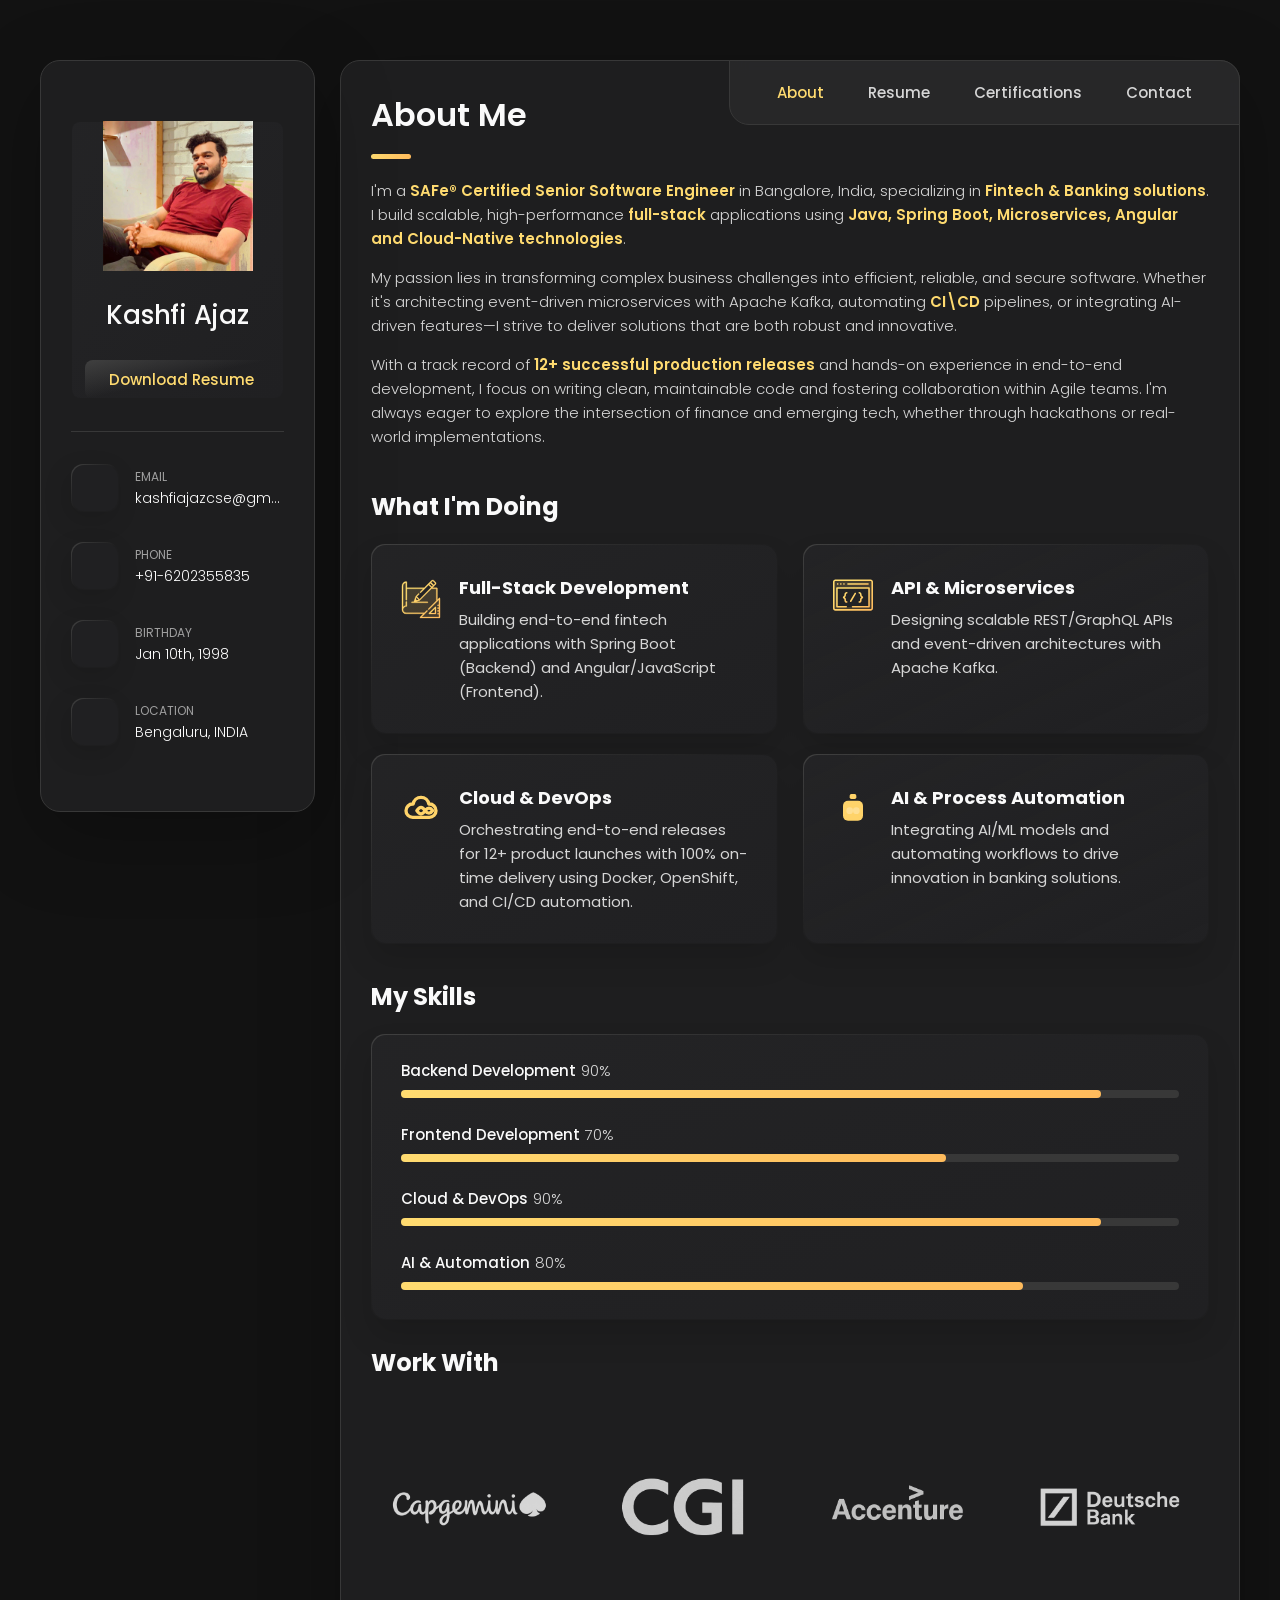
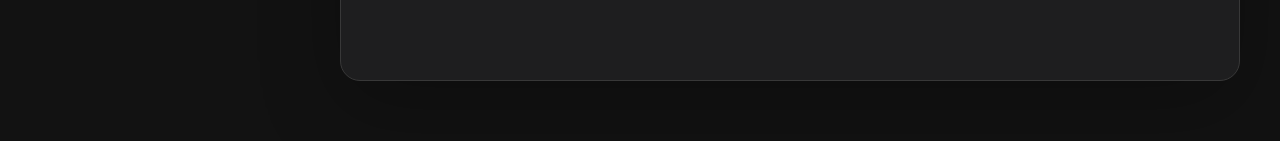
==== commit ecec5c60: "added some highlights text + logo highlights + myskills up + last contact form message" ====
--- a/index.html
+++ b/index.html
@@ -209,15 +209,15 @@
               I'm a <strong>SAFe® Certified Senior Software Engineer</strong> in
               Bangalore, India, specializing in
               <strong>Fintech & Banking solutions</strong>. I build scalable,
-              high-performance full-stack applications using Java, Spring Boot,
-              Microservices, Angularand Cloud-Native technologies.
+              high-performance <strong>full-stack</strong> applications using <strong>Java, Spring Boot,
+              Microservices, Angular and Cloud-Native technologies</strong>.
             </p>
 
             <p>
               My passion lies in transforming complex business challenges into
-              <strong>efficient, reliable, and secure software</strong>. Whether
+              efficient, reliable, and secure software. Whether
               it's architecting event-driven microservices with Apache Kafka,
-              automating CI/CD pipelines, or integrating AI-driven features—I
+              automating <strong>CI\CD </strong> pipelines, or integrating AI-driven features—I
               strive to deliver solutions that are both robust and innovative.
             </p>
 
@@ -481,6 +481,109 @@
           <header>
             <h2 class="h2 article-title">Resume</h2>
           </header>
+
+          <section class="skill">
+            <h3 class="h3 skills-title">My Skills</h3>
+
+            <ul class="skills-list content-card skills-grid">
+              <!-- Backend -->
+              <li class="skills-item skill-card">
+                <h5 class="h5">Backend Development</h5>
+                <p class="skill-level">Advanced</p>
+                <div class="skill-tags">
+                  <span class="skill-tag">Java 8+</span>
+                  <span class="skill-tag">Spring Boot</span>
+                  <span class="skill-tag">Spring MVC</span>
+                  <span class="skill-tag">Microservices</span>
+                  <span class="skill-tag">Node.js</span>
+                </div>
+              </li>
+
+              <!-- APIs -->
+              <li class="skills-item skill-card">
+                <h5 class="h5">API & Web Services</h5>
+                <p class="skill-level">Advanced</p>
+                <div class="skill-tags">
+                  <span class="skill-tag">REST APIs</span>
+                  <span class="skill-tag">GraphQL</span>
+                  <span class="skill-tag">JSON / XML</span>
+                  <span class="skill-tag">Swagger / OpenAPI</span>
+                  <span class="skill-tag">Async &amp; Sync</span>
+                </div>
+              </li>
+
+              <!-- Frontend -->
+              <li class="skills-item skill-card">
+                <h5 class="h5">Frontend</h5>
+                <p class="skill-level">Intermediate</p>
+                <div class="skill-tags">
+                  <span class="skill-tag">Angular</span>
+                  <span class="skill-tag">TypeScript</span>
+                  <span class="skill-tag">JavaScript</span>
+                  <span class="skill-tag">HTML5</span>
+                  <span class="skill-tag">CSS / Bootstrap</span>
+                  <span class="skill-tag">jQuery</span>
+                </div>
+              </li>
+
+              <!-- Databases -->
+              <li class="skills-item skill-card">
+                <h5 class="h5">Databases &amp; ORM</h5>
+                <p class="skill-level">Advanced</p>
+                <div class="skill-tags">
+                  <span class="skill-tag">MySQL</span>
+                  <span class="skill-tag">MongoDB</span>
+                  <span class="skill-tag">JPA</span>
+                  <span class="skill-tag">Hibernate</span>
+                  <span class="skill-tag">SQL / NoSQL</span>
+                </div>
+              </li>
+
+              <!-- DevOps & Cloud -->
+              <li class="skills-item skill-card">
+                <h5 class="h5">DevOps &amp; Cloud</h5>
+                <p class="skill-level">Intermediate</p>
+                <div class="skill-tags">
+                  <span class="skill-tag">Docker</span>
+                  <span class="skill-tag">OpenShift</span>
+                  <span class="skill-tag">Kafka</span>
+                  <span class="skill-tag">CI/CD (Jenkins)</span>
+                  <span class="skill-tag">Git</span>
+                  <span class="skill-tag">SonarQube</span>
+                </div>
+              </li>
+
+              <!-- Testing -->
+              <li class="skills-item skill-card">
+                <h5 class="h5">Testing &amp; Automation</h5>
+                <p class="skill-level">Advanced</p>
+                <div class="skill-tags">
+                  <span class="skill-tag">JUnit</span>
+                  <span class="skill-tag">Mockito</span>
+                  <span class="skill-tag">Jest</span>
+                  <span class="skill-tag">Jasmine</span>
+                  <span class="skill-tag">Playwright</span>
+                </div>
+              </li>
+
+              <!-- Tools -->
+              <li class="skills-item skill-card">
+                <h5 class="h5">Tools &amp; Methods</h5>
+                <p class="skill-level">Proficient</p>
+                <div class="skill-tags">
+                  <span class="skill-tag">Agile / SAFe</span>
+                  <span class="skill-tag">Jira</span>
+                  <span class="skill-tag">Confluence</span>
+                  <span class="skill-tag">Postman</span>
+                  <span class="skill-tag">IntelliJ</span>
+                  <span class="skill-tag">VS Code</span>
+                  <span class="skill-tag">Bitbucket</span>
+                  <span class="skill-tag">TeamCity</span>
+                </div>
+              </li>
+            </ul>
+          </section>
+          <br />
 
           <section class="timeline">
             <div class="title-wrapper">
@@ -653,108 +756,7 @@
               </li>
             </ol>
           </section>
-
-          <section class="skill">
-            <h3 class="h3 skills-title">My Skills</h3>
-
-            <ul class="skills-list content-card skills-grid">
-              <!-- Backend -->
-              <li class="skills-item skill-card">
-                <h5 class="h5">Backend Development</h5>
-                <p class="skill-level">Advanced</p>
-                <div class="skill-tags">
-                  <span class="skill-tag">Java 8+</span>
-                  <span class="skill-tag">Spring Boot</span>
-                  <span class="skill-tag">Spring MVC</span>
-                  <span class="skill-tag">Microservices</span>
-                  <span class="skill-tag">Node.js</span>
-                </div>
-              </li>
-
-              <!-- APIs -->
-              <li class="skills-item skill-card">
-                <h5 class="h5">API & Web Services</h5>
-                <p class="skill-level">Advanced</p>
-                <div class="skill-tags">
-                  <span class="skill-tag">REST APIs</span>
-                  <span class="skill-tag">GraphQL</span>
-                  <span class="skill-tag">JSON / XML</span>
-                  <span class="skill-tag">Swagger / OpenAPI</span>
-                  <span class="skill-tag">Async &amp; Sync</span>
-                </div>
-              </li>
-
-              <!-- Frontend -->
-              <li class="skills-item skill-card">
-                <h5 class="h5">Frontend</h5>
-                <p class="skill-level">Intermediate</p>
-                <div class="skill-tags">
-                  <span class="skill-tag">Angular</span>
-                  <span class="skill-tag">TypeScript</span>
-                  <span class="skill-tag">JavaScript</span>
-                  <span class="skill-tag">HTML5</span>
-                  <span class="skill-tag">CSS / Bootstrap</span>
-                  <span class="skill-tag">jQuery</span>
-                </div>
-              </li>
-
-              <!-- Databases -->
-              <li class="skills-item skill-card">
-                <h5 class="h5">Databases &amp; ORM</h5>
-                <p class="skill-level">Advanced</p>
-                <div class="skill-tags">
-                  <span class="skill-tag">MySQL</span>
-                  <span class="skill-tag">MongoDB</span>
-                  <span class="skill-tag">JPA</span>
-                  <span class="skill-tag">Hibernate</span>
-                  <span class="skill-tag">SQL / NoSQL</span>
-                </div>
-              </li>
-
-              <!-- DevOps & Cloud -->
-              <li class="skills-item skill-card">
-                <h5 class="h5">DevOps &amp; Cloud</h5>
-                <p class="skill-level">Intermediate</p>
-                <div class="skill-tags">
-                  <span class="skill-tag">Docker</span>
-                  <span class="skill-tag">OpenShift</span>
-                  <span class="skill-tag">Kafka</span>
-                  <span class="skill-tag">CI/CD (Jenkins)</span>
-                  <span class="skill-tag">Git</span>
-                  <span class="skill-tag">SonarQube</span>
-                </div>
-              </li>
-
-              <!-- Testing -->
-              <li class="skills-item skill-card">
-                <h5 class="h5">Testing &amp; Automation</h5>
-                <p class="skill-level">Advanced</p>
-                <div class="skill-tags">
-                  <span class="skill-tag">JUnit</span>
-                  <span class="skill-tag">Mockito</span>
-                  <span class="skill-tag">Jest</span>
-                  <span class="skill-tag">Jasmine</span>
-                  <span class="skill-tag">Playwright</span>
-                </div>
-              </li>
-
-              <!-- Tools -->
-              <li class="skills-item skill-card">
-                <h5 class="h5">Tools &amp; Methods</h5>
-                <p class="skill-level">Proficient</p>
-                <div class="skill-tags">
-                  <span class="skill-tag">Agile / SAFe</span>
-                  <span class="skill-tag">Jira</span>
-                  <span class="skill-tag">Confluence</span>
-                  <span class="skill-tag">Postman</span>
-                  <span class="skill-tag">IntelliJ</span>
-                  <span class="skill-tag">VS Code</span>
-                  <span class="skill-tag">Bitbucket</span>
-                  <span class="skill-tag">TeamCity</span>
-                </div>
-              </li>
-            </ul>
-          </section>
+          
         </article>
         <!-- End of Resume Article -->
 
@@ -1498,6 +1500,11 @@
                 <span>Send Message</span>
               </button>
             </form>
+
+                  <p class="form-success" data-form-success style="display:none;">
+  <span class="success-icon">✔</span>
+  Message sent successfully!
+</p>
           </section>
         </article>
       </div>
--- a/assets/css/style.css
+++ b/assets/css/style.css
@@ -501,9 +501,51 @@
   font-size: 18px;
 }
 
-.social-item .social-link:hover {
-  color: var(--light-gray);
-}
+/*-----------------------------------*\
+  #social link hover effects
+\*-----------------------------------*/
+
+.social-item .social-link {
+  font-size: 18px;
+  color: var(--light-gray-70);
+  transition: 
+    transform 0.25s ease,
+    color 0.25s ease,
+    filter 0.25s ease;
+}
+
+
+/* LinkedIn */
+.social-link:hover ion-icon[name="logo-linkedin"] {
+  color: #0A66C2;
+  transform: scale(2.00);
+}
+
+/* GitHub */
+.social-link:hover ion-icon[name="logo-github"] {
+  color: #ffffff;
+  transform: scale(2.00);
+}
+
+/* WhatsApp */
+.social-link:hover ion-icon[name="logo-whatsapp"] {
+  color: #25D366;
+  transform: scale(2.00);
+}
+
+.social-link:hover ion-icon {
+  filter: drop-shadow(0 0 6px rgba(255, 255, 255, 0.4));
+}
+
+
+.social-link:hover ion-icon[name="logo-whatsapp"] {
+  filter: drop-shadow(0 0 8px rgba(37, 211, 102, 0.8));
+}
+
+.social-link {
+  cursor: pointer;
+}
+
 
 /*-----------------------------------*\
   #NAVBAR
@@ -563,6 +605,12 @@
 
 .about-text p {
   margin-bottom: 15px;
+}
+
+/* ✅ "SAFe® Certified Senior Software Engineer" bold strong colour golden */
+.about-text strong {
+  font-weight: var(--fw-600);
+  color: var(--orange-yellow-crayola);
 }
 
 /**
@@ -1396,6 +1444,67 @@
   background: var(--bg-gradient-jet);
 }
 
+.form-success {
+  margin-top: 20px;
+  padding: 14px 18px;
+  border-radius: 14px;
+
+  display: flex;
+  align-items: center;
+  gap: 10px;
+
+  background: var(--border-gradient-onyx);
+  box-shadow: var(--shadow-2);
+
+  color: var(--white-2);
+  font-size: var(--fs-7);
+  font-weight: var(--fw-500);
+
+  position: relative;
+  overflow: hidden;
+
+  animation: popIn 0.35s ease;
+}
+
+.form-success::before {
+  content: "";
+  position: absolute;
+  inset: 1px;
+  background: var(--bg-gradient-jet);
+  border-radius: inherit;
+  z-index: -1;
+}
+
+.success-icon {
+  width: 22px;
+  height: 22px;
+  border-radius: 50%;
+
+  background: var(--orange-yellow-crayola);
+  color: #000;
+
+  display: flex;
+  align-items: center;
+  justify-content: center;
+
+  font-size: 13px;
+  font-weight: 700;
+
+  box-shadow: 0 0 10px rgba(255, 211, 105, 0.7);
+}
+
+@keyframes popIn {
+  0% {
+    transform: scale(0.9);
+    opacity: 0;
+  }
+  100% {
+    transform: scale(1);
+    opacity: 1;
+  }
+}
+
+
 /*-----------------------------------*\
   #RESPONSIVE
 \*-----------------------------------*/
